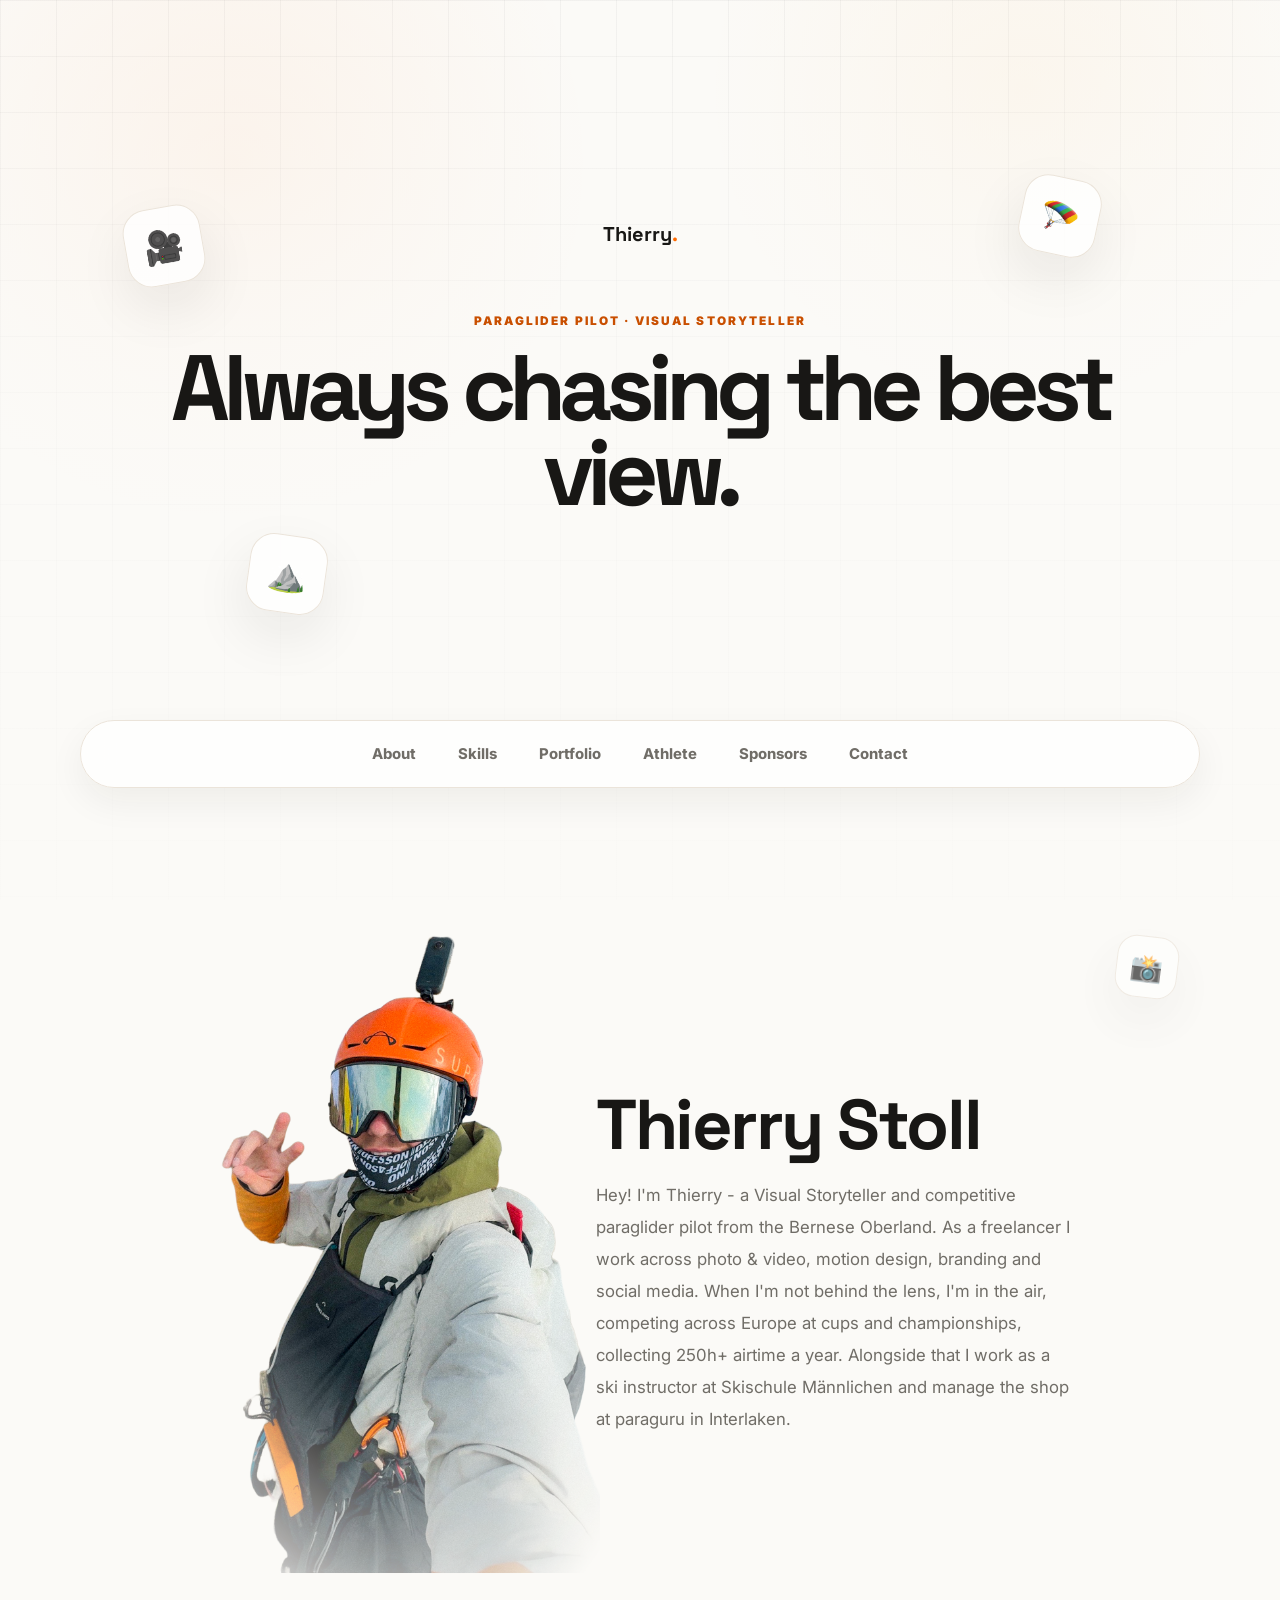
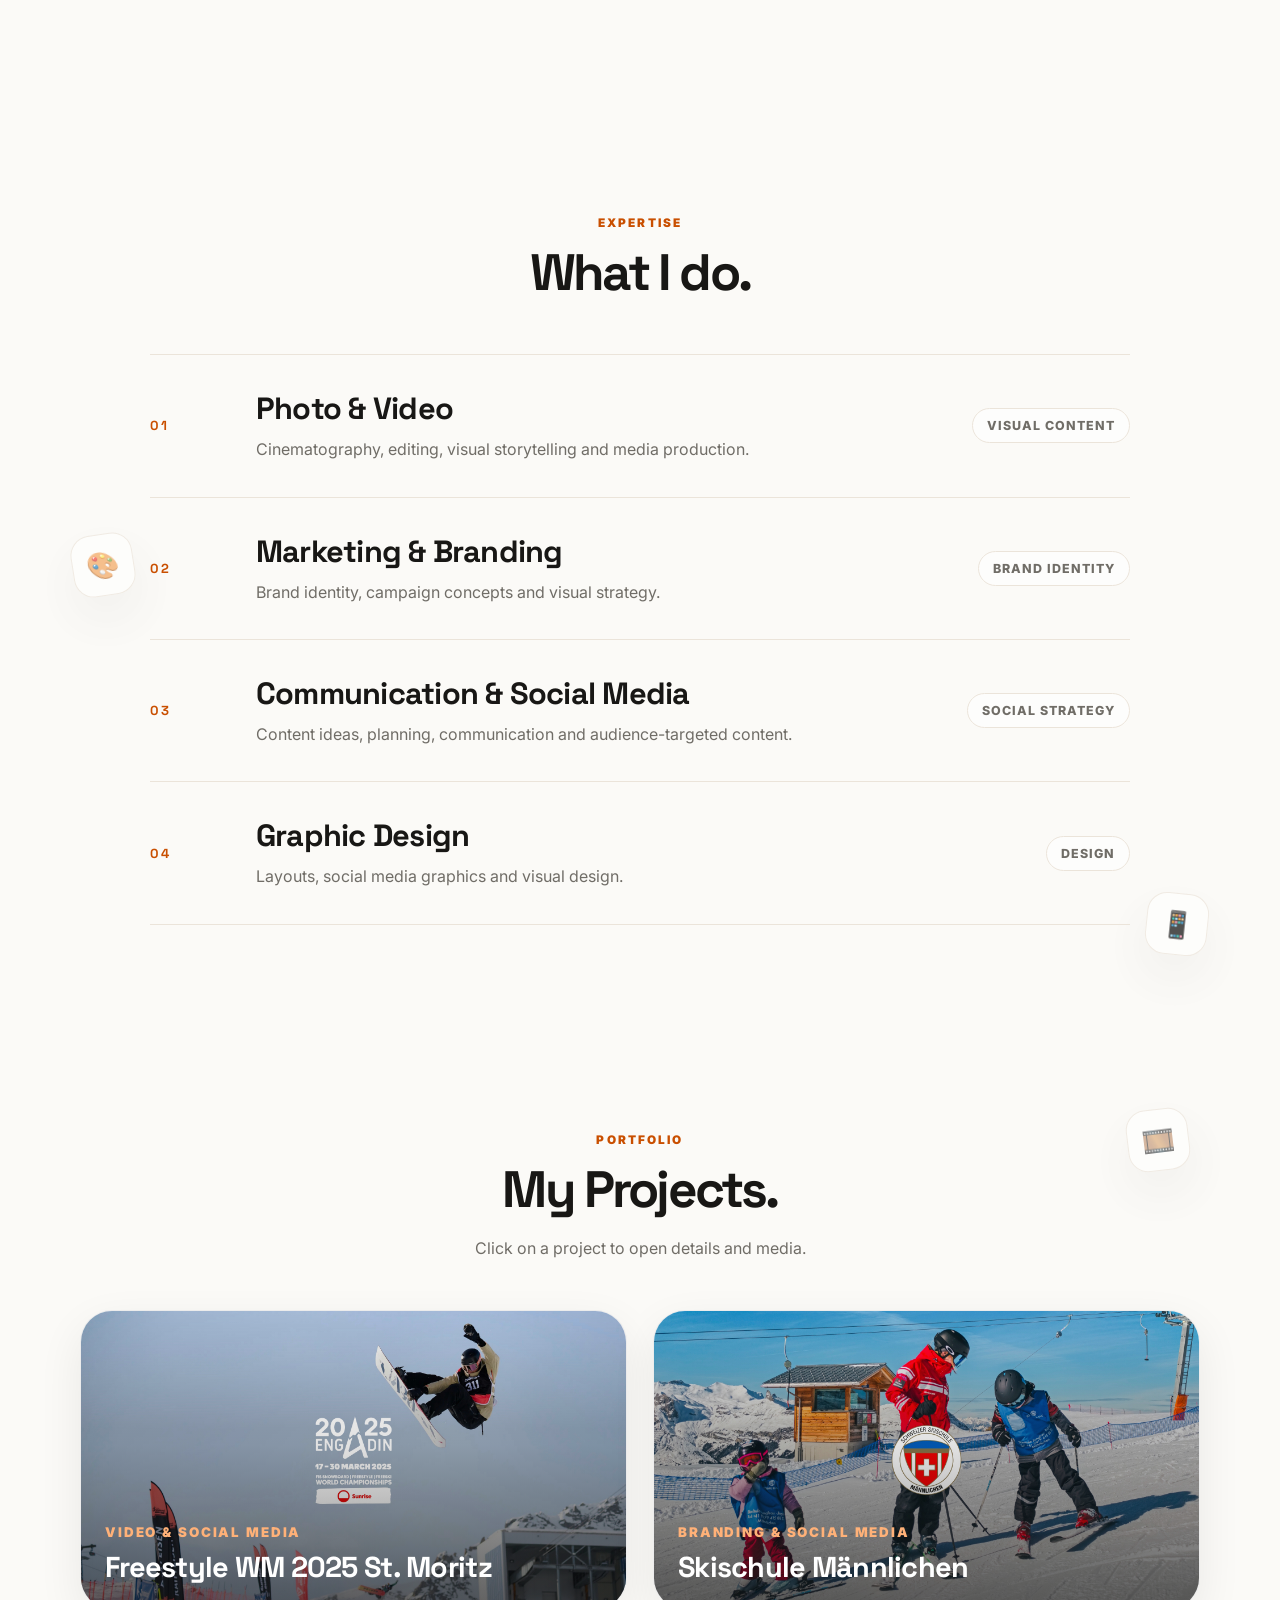
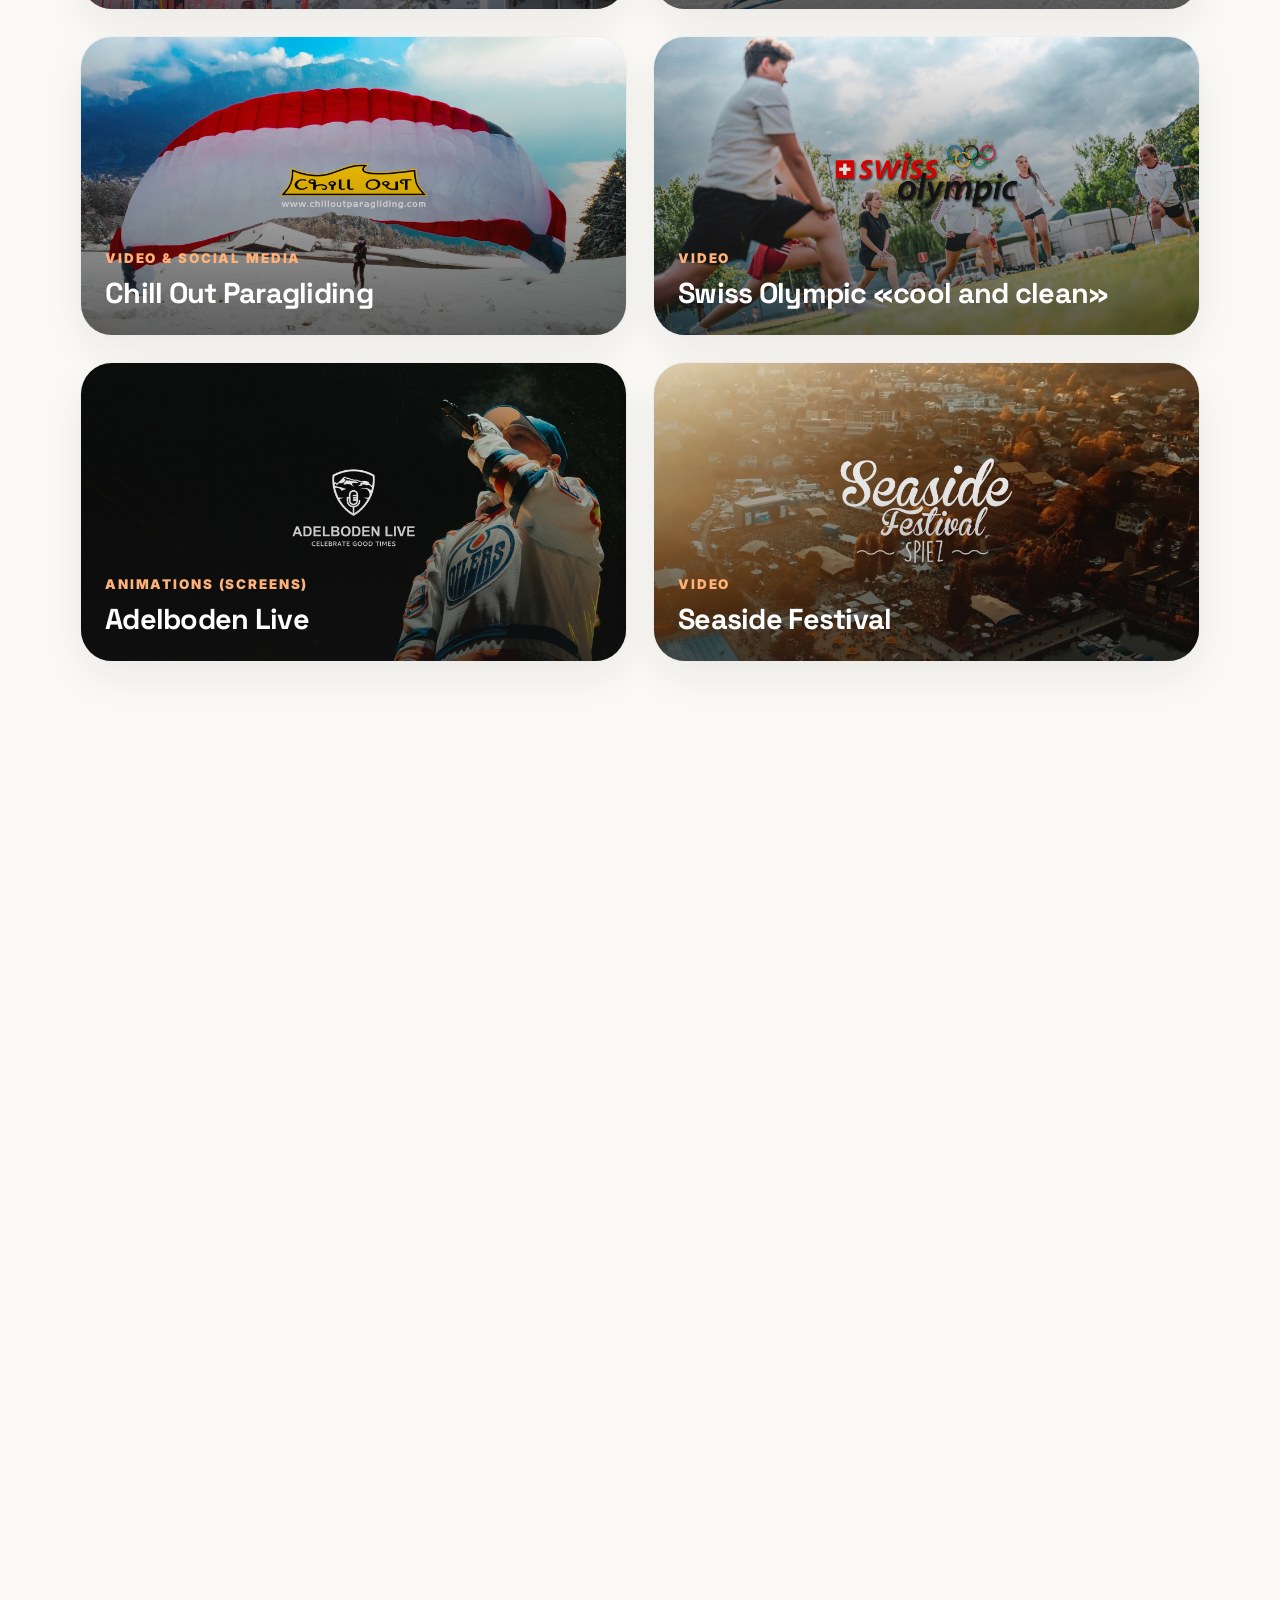
==== index.html @ e4ec06d1 "Update About text for freelancer/athlete/ski instructor profile Co-Authored-By: Claude Sonnet 4.6 <n" ====
<!DOCTYPE html>
<html lang="en">
<head>
  <meta charset="UTF-8" />
  <meta name="viewport" content="width=device-width, initial-scale=1.0" />
  <title>Thierry Stoll</title>
  <link rel="icon" type="image/svg+xml" href="assets/favicon.svg">
  <link rel="preconnect" href="https://fonts.googleapis.com">
  <link rel="preconnect" href="https://fonts.gstatic.com" crossorigin>
  <link href="https://fonts.googleapis.com/css2?family=Inter:wght@400;500;700;800&family=Space+Grotesk:wght@500;700&display=swap" rel="stylesheet">
  <link rel="stylesheet" href="style.css" />
</head>
<body>
  <div class="motion-bg" aria-hidden="true"></div>

  <main>
    <section id="hero" class="hero section">
      <div class="hero-stickers" aria-hidden="true">
        <span class="sticker sticker-camera">🎥</span>
        <span class="sticker sticker-spark">🪂</span>
        <span class="sticker sticker-palette">⛰️</span>
        
      </div>

      <a class="logo hero-logo reveal" href="#hero">Thierry<span>.</span></a>

      <div class="hero-content reveal delay-1">
        <p class="eyebrow">Paraglider Pilot · Visual Storyteller</p>
        <h1>Always chasing the best view.</h1>
      </div>
    </section>

    <nav class="page-nav reveal" aria-label="Page navigation">
      <a href="#about">About</a>
      <a href="#skills">Skills</a>
      <a href="#portfolio">Portfolio</a>
      <a href="#fliegen">Athlete</a>
      <a href="#sponsors">Sponsors</a>
      <a href="#contact">Contact</a>
    </nav>


    
<section id="about" class="section about reveal">
<div class="about-layout">
<div class="about-image">
<img src="assets/PORTRAIT_THIERRY.png" alt="Portrait Thierry Stoll">
</div>

<div class="about-content">
  <h2 class="about-name">Thierry Stoll</h2>
  <span class="sticker sticker-sm s-about-cam" aria-hidden="true">📸</span>
  <p class="about-text">
    Hey! I'm Thierry - a Visual Storyteller and competitive paraglider pilot from the Bernese Oberland. As a freelancer I work across photo &amp; video, motion design, branding and social media. When I'm not behind the lens, I'm in the air, competing across Europe at cups and championships, collecting 250h+ airtime a year. Alongside that I work as a ski instructor at Skischule Männlichen and manage the shop at paraguru in Interlaken.
  </p>
</div>
</div>
</section>

    <section id="skills" class="section reveal">
      <div class="section-stickers" aria-hidden="true">
        <span class="sticker sticker-sm s-skills-l">🎨</span>
        <span class="sticker sticker-sm s-skills-r">📱</span>
      </div>
      <div class="section-title skills-title">
        <p class="eyebrow">Expertise</p>
        <h2>What I do.</h2>
      </div>

      <div class="skills-list">
        <article class="skill-row">
          <div class="skill-number">01</div>
          <div class="skill-main">
            <h3>Photo & Video</h3>
            <p>Cinematography, editing, visual storytelling and media production.</p>
          </div>
          <div class="skill-tag">Visual Content</div>
        </article>

        <article class="skill-row">
          <div class="skill-number">02</div>
          <div class="skill-main">
            <h3>Marketing & Branding</h3>
            <p>Brand identity, campaign concepts and visual strategy.</p>
          </div>
          <div class="skill-tag">Brand Identity</div>
        </article>

        <article class="skill-row">
          <div class="skill-number">03</div>
          <div class="skill-main">
            <h3>Communication & Social Media</h3>
            <p>Content ideas, planning, communication and audience-targeted content.</p>
          </div>
          <div class="skill-tag">Social Strategy</div>
        </article>

        <article class="skill-row">
          <div class="skill-number">04</div>
          <div class="skill-main">
            <h3>Graphic Design</h3>
            <p>Layouts, social media graphics and visual design.</p>
          </div>
          <div class="skill-tag">Design</div>
        </article>
      </div>

    </section>


    <section id="portfolio" class="section reveal">
      <div class="section-stickers" aria-hidden="true">
        <span class="sticker sticker-sm s-portfolio">🎞️</span>
      </div>
      <div class="section-title portfolio-header">
        <div>
          <p class="eyebrow">Portfolio</p>
          <h2>My Projects.</h2>
        </div>
        <p class="section-note">Click on a project to open details and media.</p>
      </div>

      <div class="portfolio-grid" id="portfolioGrid"></div>
    </section>

    <section id="fliegen" class="section reveal">
      <div class="section-stickers" aria-hidden="true">
        <span class="sticker sticker-sm s-fliegen">🪂</span>
      </div>
      <div class="section-title">
        <p class="eyebrow">Athlete</p>
        <h2>Competition Paragliding.</h2>
      </div>

      <div class="results-container">
        <div class="results-year-block">
          <p class="results-year-num">2026</p>
          <div class="results-list">
            <div class="result-row result-wc">
              <span class="result-rank result-rank--gold">1.</span>
              <div class="result-main">
                <strong>Nations Junior World Championship</strong>
                <span>Krushevo · Juniors</span>
              </div>
              <span class="result-tag result-tag--gold">🏆 World Champion</span>
            </div>
            <div class="result-row">
              <span class="result-rank result-rank--gold">1.</span>
              <div class="result-main">
                <strong>Swiss Cup Flex Final 2026</strong>
                <span>1. Juniors &amp; 5. Overall</span>
              </div>
              <span class="result-tag result-tag--gold">🥇 Win</span>
            </div>
            <div class="result-row">
              <span class="result-rank result-rank--gold">1.</span>
              <div class="result-main">
                <strong>Swiss Cup Flex 3 2026</strong>
                <span>1. Junior/Sportsclass &amp; 4. Overall</span>
              </div>
              <span class="result-tag result-tag--gold">🥇 Win</span>
            </div>
            <div class="result-row">
              <span class="result-rank result-rank--silver">2.</span>
              <div class="result-main">
                <strong>Disentis Open 2026</strong>
                <span>2. Juniors</span>
              </div>
              <span class="result-tag">🥈 Podium</span>
            </div>
            <div class="result-row">
              <span class="result-rank result-rank--silver">2.</span>
              <div class="result-main">
                <strong>Swiss Cup Ticino 2026</strong>
                <span>2. Juniors</span>
              </div>
              <span class="result-tag">🥈 Podium</span>
            </div>
            <div class="result-row">
              <span class="result-rank result-rank--bronze">3.</span>
              <div class="result-main">
                <strong>Swiss Championship 2026</strong>
                <span>3. Juniors</span>
              </div>
              <span class="result-tag">🥉 Podium</span>
            </div>
          </div>
        </div>

        <div class="results-year-block">
          <p class="results-year-num">2025</p>
          <div class="results-list">
            <div class="result-row">
              <span class="result-rank result-rank--gold">1.</span>
              <div class="result-main">
                <strong>Swiss Cup Disentis 2025</strong>
                <span>1. Juniors &amp; 13. Overall</span>
              </div>
              <span class="result-tag result-tag--gold">🥇 Win</span>
            </div>
            <div class="result-row">
              <span class="result-rank">7.</span>
              <div class="result-main">
                <strong>Swiss Open 2025</strong>
                <span>7. Sportclass</span>
              </div>
            </div>
          </div>
        </div>
      </div>

    </section>

    <section id="sponsors" class="section sponsors-section reveal">
      <div class="section-title">
        <p class="eyebrow">Sponsors</p>
        <h2>My Sponsors.</h2>
      </div>
      <div class="sponsors-slider-wrap">
        <div class="sponsors-track">
          <a href="https://www.advance.ch" class="sponsor-link" target="_blank" rel="noopener" aria-label="ADVANCE Paragliders">
            <img src="assets/SPONSOREN/ADVANCE.svg" alt="ADVANCE Paragliders">
          </a>
          <a href="https://chilloutparagliding.com/" class="sponsor-link" target="_blank" rel="noopener" aria-label="Chill Out Paragliding">
            <img src="assets/SPONSOREN/chillout-logo-positive.png" alt="Chill Out Paragliding">
          </a>
          <a href="https://www.paraguru.ch" class="sponsor-link" target="_blank" rel="noopener" aria-label="paraguru">
            <img src="assets/SPONSOREN/Logo_paraguru_full.svg" alt="paraguru">
          </a>
          <a href="https://www.lowa.com" class="sponsor-link" target="_blank" rel="noopener" aria-label="LOWA Outdoors">
            <img src="assets/SPONSOREN/Lowa.svg" alt="LOWA Outdoors">
          </a>
          <a href="https://www.scott-sports.com" class="sponsor-link" target="_blank" rel="noopener" aria-label="Scott Sports">
            <img src="assets/SPONSOREN/Scott.svg" alt="Scott Sports">
          </a>
          <a href="https://nooffseason.club/" class="sponsor-link" target="_blank" rel="noopener" aria-label="NO OFFSEASON">
            <img src="assets/SPONSOREN/nooffseason.svg" alt="NO OFFSEASON">
          </a>
          <a href="https://www.swissleague.ch/" class="sponsor-link" target="_blank" rel="noopener" aria-label="Swiss League">
            <img src="assets/SPONSOREN/Swissleague Logo.png" alt="Swiss League">
          </a>
          <!-- duplicate set for seamless loop -->
          <a href="https://www.advance.ch" class="sponsor-link" target="_blank" rel="noopener" aria-hidden="true" tabindex="-1">
            <img src="assets/SPONSOREN/ADVANCE.svg" alt="">
          </a>
          <a href="https://chilloutparagliding.com/" class="sponsor-link" target="_blank" rel="noopener" aria-hidden="true" tabindex="-1">
            <img src="assets/SPONSOREN/chillout-logo-positive.png" alt="">
          </a>
          <a href="https://www.paraguru.ch" class="sponsor-link" target="_blank" rel="noopener" aria-hidden="true" tabindex="-1">
            <img src="assets/SPONSOREN/Logo_paraguru_full.svg" alt="">
          </a>
          <a href="https://www.lowa.com" class="sponsor-link" target="_blank" rel="noopener" aria-hidden="true" tabindex="-1">
            <img src="assets/SPONSOREN/Lowa.svg" alt="">
          </a>
          <a href="https://www.scott-sports.com" class="sponsor-link" target="_blank" rel="noopener" aria-hidden="true" tabindex="-1">
            <img src="assets/SPONSOREN/Scott.svg" alt="">
          </a>
          <a href="https://nooffseason.club/" class="sponsor-link" target="_blank" rel="noopener" aria-hidden="true" tabindex="-1">
            <img src="assets/SPONSOREN/nooffseason.svg" alt="">
          </a>
          <a href="https://www.swissleague.ch/" class="sponsor-link" target="_blank" rel="noopener" aria-hidden="true" tabindex="-1">
            <img src="assets/SPONSOREN/Swissleague Logo.png" alt="">
          </a>
        </div>
      </div>
    </section>

    <section class="section stats reveal">
      <div class="section-title">
        <p class="eyebrow">At a Glance</p>
        <h2>Numbers & Facts.</h2>
      </div>
      <div class="stats-grid">
        <div class="stat-card">
          <span class="stat-number" id="statMediaDesign">4</span>
          <span class="stat-label">Years Content Creation</span>
        </div>
        <div class="stat-card">
          <span class="stat-number" data-count="250" data-suffix="h+">250h+</span>
          <span class="stat-label">Airtime / Jahr</span>
        </div>
        <div class="stat-card">
          <span class="stat-number" id="statGleitschirm">4½</span>
          <span class="stat-label">Years Paragliding</span>
        </div>
        <div class="stat-card">
          <span class="stat-number stat-infinity">∞</span>
          <span class="stat-label">Passion</span>
        </div>
      </div>
    </section>

    <section id="contact" class="section contact reveal">
      <div class="section-stickers" aria-hidden="true">
        <span class="sticker sticker-sm s-contact">✉️</span>
      </div>
      <div class="section-title">
        <p class="eyebrow">Contact</p>
        <h2>Get in touch.</h2>
      </div>
      <div class="contact-icons">

        <a class="contact-icon-btn" href="https://www.instagram.com/thierry_st0ll/" target="_blank" rel="noopener" aria-label="Instagram">
          <svg viewBox="0 0 24 24" fill="none" stroke="currentColor" stroke-width="1.6" stroke-linecap="round" stroke-linejoin="round" aria-hidden="true">
            <rect x="2" y="2" width="20" height="20" rx="5" fill="none"/>
            <circle cx="12" cy="12" r="5" fill="none"/>
            <circle cx="17.5" cy="6.5" r="1.2" fill="currentColor" stroke="none"/>
          </svg>
          <span>Instagram</span>
        </a>

        <a class="contact-icon-btn" href="mailto:stollmedia.ch@gmail.com" aria-label="Send an email">
          <svg viewBox="0 0 24 24" fill="none" stroke="currentColor" stroke-width="1.6" stroke-linecap="round" stroke-linejoin="round" aria-hidden="true">
            <path fill="none" d="M4 4h16c1.1 0 2 .9 2 2v12c0 1.1-.9 2-2 2H4c-1.1 0-2-.9-2-2V6c0-1.1.9-2 2-2z"/>
            <polyline points="22,6 12,13 2,6"/>
          </svg>
          <span>Email</span>
        </a>

      </div>
    </section>

    <section class="section references reveal" style="padding-bottom: 120px;">
      <a class="btn secondary contact-top-btn" href="#hero">↑ Back to top</a>
    </section>
  </main>

  <div class="modal" id="projectModal" aria-hidden="true">
    <div class="modal-backdrop" data-close-modal></div>
    <article class="modal-content" role="dialog" aria-modal="true" aria-labelledby="modalTitle">
      <button class="modal-close" data-close-modal aria-label="Close project">×</button>
      <div class="modal-media" id="modalMedia"></div>
      <div class="modal-body">
        <p class="eyebrow" id="modalCategory"></p>
        <h2 id="modalTitle"></h2>
        <p id="modalDescription"></p>
        <div class="modal-details">
          <div><strong>Rolle</strong><span id="modalRole"></span></div>
          <div><strong>Tools</strong><span id="modalTools"></span></div>
        </div>
      </div>
    </article>
  </div>

  <script src="script.js"></script>
</body>
</html>
---- style.css ----
:root {
  --bg: #fbfaf7;
  --paper: rgba(255, 255, 255, 0.78);
  --card: #ffffff;
  --text: #181715;
  --muted: #706d67;
  --line: #ebe4da;
  --orange: #ff6a00;
  --orange-dark: #c94f00;
  --orange-soft: rgba(255, 106, 0, 0.10);
  --shadow: 0 22px 55px rgba(31, 27, 22, 0.08);
  --max: 1120px;
}

* { box-sizing: border-box; }
html { scroll-behavior: smooth; }
body {
  margin: 0;
  font-family: 'Inter', system-ui, sans-serif;
  background: var(--bg);
  color: var(--text);
  overflow-x: hidden;
}
a { color: inherit; text-decoration: none; }
button { font: inherit; }

.motion-bg {
  position: fixed;
  inset: 0;
  z-index: -2;
  background:
    radial-gradient(circle at 18% 18%, rgba(255, 106, 0, 0.10), transparent 28%),
    radial-gradient(circle at 80% 10%, rgba(255, 184, 92, 0.12), transparent 24%),
    linear-gradient(rgba(24, 23, 21, 0.07) 1px, transparent 1px),
    linear-gradient(90deg, rgba(24, 23, 21, 0.07) 1px, transparent 1px),
    #fbfaf7;
  background-size: auto, auto, 56px 56px, 56px 56px, auto;
  animation: gridMove 24s linear infinite;
}
.motion-bg::after {
  content: "";
  position: absolute;
  inset: 0;
  background: linear-gradient(180deg, rgba(251,250,247,.42), rgba(251,250,247,.78) 42%, rgba(251,250,247,.93));
}
@keyframes gridMove {
  to { background-position: 0 0, 0 0, 56px 56px, 56px 56px, 0 0; }
}
.section {
  position: relative;
  width: min(var(--max), calc(100% - 44px));
  margin-inline: auto;
  padding: 104px 0;
}

.hero {
  min-height: 82vh;
  display: flex;
  flex-direction: column;
  align-items: center;
  justify-content: center;
  text-align: center;
  padding-top: 72px;
  padding-bottom: 70px;
}
.logo {
  font-family: 'Space Grotesk', sans-serif;
  font-size: 1.25rem;
  font-weight: 700;
  line-height: 1;
}
.logo span { color: var(--orange); }
.hero-logo { margin-bottom: 70px; }
.hero-content { max-width: 980px; }
.eyebrow {
  color: var(--orange-dark);
  text-transform: uppercase;
  letter-spacing: .18em;
  font-size: .74rem;
  font-weight: 900;
  margin: 0 0 18px;
}
h1, h2, h3 {
  font-family: 'Space Grotesk', sans-serif;
  margin: 0;
}
h1 {
  font-size: clamp(3.25rem, 8.2vw, 5.8rem);
  line-height: .92;
  letter-spacing: -0.075em;
}
h2 {
  font-size: clamp(2rem, 4vw, 4.4rem);
  line-height: .98;
  letter-spacing: -0.055em;
  text-wrap: balance;
}
h3 { letter-spacing: -0.025em; }

.hero-stickers { position: absolute; inset: 0; pointer-events: none; }
.sticker {
  position: absolute;
  display: grid;
  place-items: center;
  width: 78px;
  height: 78px;
  border-radius: 24px;
  background: rgba(255,255,255,.78);
  border: 1px solid var(--line);
  box-shadow: var(--shadow);
  font-size: 2rem;
  transform: rotate(var(--r));
  animation: float 7s ease-in-out infinite;
}
.sticker-camera { --r: -10deg; left: 4%; top: 28%; }
.sticker-spark { --r: 12deg; right: 9%; top: 24%; animation-delay: -1.3s; }
.sticker-palette { --r: 8deg; left: 15%; bottom: 17%; animation-delay: -2.4s; }
.sticker-bolt { --r: -7deg; right: 18%; bottom: 22%; animation-delay: -3.2s; }
@keyframes float {
  50% { transform: translateY(-14px) rotate(var(--r)); }
}

.page-nav {
  width: min(var(--max), calc(100% - 44px));
  margin: -18px auto 42px;
  padding: 14px;
  display: flex;
  justify-content: center;
  gap: 8px;
  flex-wrap: wrap;
  border: 1px solid var(--line);
  border-radius: 999px;
  background: rgba(255,255,255,.74);
  backdrop-filter: blur(18px);
  box-shadow: 0 14px 36px rgba(31, 27, 22, 0.06);
}
.page-nav a {
  color: var(--muted);
  padding: 10px 17px;
  border-radius: 999px;
  font-size: .93rem;
  font-weight: 750;
  transition: background .2s ease, color .2s ease, transform .2s ease;
}
.page-nav a:hover {
  color: var(--text);
  background: var(--orange-soft);
  transform: translateY(-1px);
}

.section-title {
  max-width: 820px;
  margin: 0 auto 48px;
  text-align: center;
}
.section-note {
  margin: 20px auto 0;
  max-width: 420px;
  color: var(--muted);
  line-height: 1.7;
}
.about-grid {
  display: grid;
  grid-template-columns: 1fr;
  gap: 22px;
  max-width: 840px;
  margin: 0 auto;
  color: var(--muted);
  font-size: 1.08rem;
  line-height: 1.85;
  text-align: left;
}
.quick-facts {
  display: grid;
  grid-template-columns: repeat(3, 1fr);
  gap: 14px;
}

.quick-facts div,
.skill-card,
.process-line div,
.timeline-item {
  text-align: left;
}

.quick-facts div, .skill-card, .process-line div, .timeline-item {
  background: var(--paper);
  border: 1px solid var(--line);
  border-radius: 28px;
  box-shadow: 0 16px 45px rgba(31, 27, 22, 0.055);
}
.quick-facts div {
  padding: 20px;
  display: grid;
  gap: 9px;
}
.quick-facts strong, .process-line strong, .year { color: var(--orange-dark); }

.skills-grid, .portfolio-grid {
  display: grid;
  grid-template-columns: repeat(2, minmax(0, 1fr));
  gap: 26px;
}
.skill-card {
  padding: 34px;
  min-height: 210px;
  transition: transform .25s ease, border-color .25s ease, background .25s ease;
}
.skill-card:hover { transform: translateY(-5px); border-color: rgba(255,106,0,.35); background: #fff; }
.skill-card h3 { font-size: 1.65rem; margin-bottom: 16px; }
.skill-card p { color: var(--muted); line-height: 1.8; margin: 0; }

.project-card {
  position: relative;
  min-height: 300px;
  border-radius: 32px;
  overflow: hidden;
  border: 1px solid rgba(24,23,21,.08);
  cursor: pointer;
  background: var(--card);
  text-align: left;
  color: #fff;
  padding: 0;
  box-shadow: 0 16px 45px rgba(31, 27, 22, 0.075);
  transition: transform .28s ease, box-shadow .28s ease;
}
.project-card:hover { transform: translateY(-6px); box-shadow: var(--shadow); }
.project-image {
  position: absolute;
  inset: 0;
  background-size: cover;
  background-position: center;
  transition: transform .45s ease, filter .45s ease;
}
.project-card::after {
  content: "";
  position: absolute;
  inset: 0;
  background: linear-gradient(to top, rgba(18,18,18,.58), rgba(18,18,18,.12) 55%, transparent);
}
.project-card::before {
  content: "Open project →";
  position: absolute;
  top: 18px;
  right: 18px;
  z-index: 2;
  background: rgba(255,255,255,.92);
  color: var(--text);
  border-radius: 999px;
  padding: 9px 13px;
  font-weight: 850;
  font-size: .82rem;
  opacity: 0;
  transform: translateY(-6px);
  transition: opacity .25s ease, transform .25s ease;
}
.project-card:hover::before { opacity: 1; transform: translateY(0); }
.project-card:hover .project-image { transform: scale(1.06); filter: saturate(1.08); }
.project-info {
  position: absolute;
  z-index: 2;
  left: 24px;
  right: 24px;
  bottom: 24px;
}
.project-info small { color: #ffb178; font-weight: 950; letter-spacing: .14em; }
.project-info h3 { margin-top: 8px; font-size: 1.8rem; }

.process-line {
  display: grid;
  grid-template-columns: repeat(5, 1fr);
  gap: 14px;
}
.process-line div {
  padding: 24px 18px;
  display: grid;
  gap: 10px;
  text-align: center;
}
/* ── Warum ADVANCE ─────────────────────────────── */
.why-content {
  max-width: 820px;
  margin: 0 auto;
  text-align: center;
  display: flex;
  flex-direction: column;
  gap: 24px;
}
.why-statement {
  font-family: 'Space Grotesk', sans-serif;
  font-size: clamp(1.2rem, 2.2vw, 1.65rem);
  font-weight: 600;
  line-height: 1.55;
  color: var(--text);
  margin: 0;
  padding: 40px 44px;
  background: var(--paper);
  border: 1px solid var(--line);
  border-radius: 28px;
  box-shadow: 0 16px 45px rgba(31,27,22,.055);
  position: relative;
}
.why-statement::before {
  content: '"';
  position: absolute;
  top: -18px;
  left: 44px;
  font-size: 5rem;
  line-height: 1;
  color: var(--orange);
  font-family: 'Space Grotesk', sans-serif;
}
.why-text {
  font-size: 1.08rem;
  line-height: 1.85;
  color: var(--muted);
  margin: 0;
  max-width: 680px;
  align-self: center;
}

/* Volltext-Motivationsschreiben */
.why-letter {
  text-align: left;
  background: var(--paper);
  border: 1px solid var(--line);
  border-radius: 28px;
  box-shadow: 0 16px 45px rgba(31,27,22,.055);
  padding: 48px 56px;
  max-width: 820px;
  width: 100%;
  align-self: stretch;
  position: relative;
}
.why-letter::before {
  content: '';
  position: absolute;
  top: 0;
  left: 56px;
  right: 56px;
  height: 3px;
  background: linear-gradient(to right, var(--orange), transparent);
  border-radius: 0 0 4px 4px;
}
.why-letter p {
  font-size: 1.04rem;
  line-height: 1.95;
  color: var(--muted);
  margin: 0 0 22px;
}
.why-letter p:last-child { margin-bottom: 0; }
.why-letter-list {
  margin: -8px 0 22px 0;
  padding-left: 1.4em;
  list-style: none;
}
.why-letter-list li {
  font-size: 1.04rem;
  line-height: 1.85;
  color: var(--muted);
  padding-left: 1.2em;
  position: relative;
  margin-bottom: 6px;
}
.why-letter-list li::before {
  content: '→';
  position: absolute;
  left: 0;
  color: var(--orange);
  font-size: .9em;
}
.why-letter-intro {
  font-size: 1.1rem !important;
  color: var(--text) !important;
  font-weight: 500;
}
.why-letter-sign {
  margin-top: 32px !important;
  padding-top: 28px;
  border-top: 1px solid var(--line);
  color: var(--text) !important;
  font-size: .98rem !important;
  line-height: 1.7 !important;
}
.why-letter-sign strong {
  display: block;
  font-family: 'Space Grotesk', sans-serif;
  font-size: 1.08rem;
  letter-spacing: -0.02em;
}

/* PDF-Download-Button */
.why-pdf-btn {
  gap: 10px;
  padding: 16px 28px;
  font-size: .97rem;
  align-self: center;
}
.why-pdf-btn svg {
  width: 18px;
  height: 18px;
  flex-shrink: 0;
}

@media (max-width: 640px) {
  .why-letter { padding: 36px 28px; }
  .why-letter::before { left: 28px; right: 28px; }
}

/* ── Zahlen & Fakten ───────────────────────────── */
.stats-grid {
  display: grid;
  grid-template-columns: repeat(4, 1fr);
  gap: 20px;
  max-width: 1100px;
  margin: 0 auto;
}
.stat-card {
  background: var(--paper);
  border: 1px solid var(--line);
  border-radius: 28px;
  box-shadow: 0 16px 45px rgba(31,27,22,.055);
  padding: 36px 28px;
  display: flex;
  flex-direction: column;
  gap: 10px;
  text-align: center;
  transition: transform .25s ease, border-color .25s ease;
}
.stat-card:hover {
  transform: translateY(-5px);
  border-color: rgba(255,106,0,.35);
}
.stat-number {
  font-family: 'Space Grotesk', sans-serif;
  font-size: clamp(2.8rem, 5vw, 4.2rem);
  font-weight: 800;
  line-height: 1;
  color: var(--orange);
  letter-spacing: -0.04em;
}
.stat-label {
  font-size: .88rem;
  font-weight: 700;
  color: var(--muted);
  text-transform: uppercase;
  letter-spacing: .1em;
}

@media (max-width: 820px) {
  .stats-grid { grid-template-columns: repeat(2, 1fr); }
}
@media (max-width: 480px) {
  .stats-grid { grid-template-columns: 1fr 1fr; }
}

/* ── Timeline: Linie hinter grossen Boxen ─────── */
.timeline {
  position: relative;
  display: flex;
  flex-direction: column;
  gap: 16px;
  max-width: 900px;
  margin: 0 auto;
}

/* Vertikale Linie — hinter den Cards */
.timeline::before {
  content: '';
  position: absolute;
  left: 52px;
  top: 0;
  bottom: 0;
  width: 2px;
  background: linear-gradient(to bottom, transparent, var(--line) 3%, var(--line) 97%, transparent);
  z-index: 0;
}

/* Grosse Card — Punkt + Jahr + Inhalt in einer Box */
.timeline-item {
  position: relative;
  z-index: 1;
  display: flex !important;
  flex-direction: column !important;
  background: var(--paper) !important;
  border: 1px solid var(--line) !important;
  border-radius: 26px !important;
  box-shadow: 0 14px 40px rgba(31,27,22,.07) !important;
  padding: 26px 32px 28px 80px !important;
  overflow: hidden !important;
  transition: transform .25s ease, box-shadow .25s ease, border-color .25s ease !important;
}
.timeline-item:hover {
  transform: translateY(-4px) !important;
  border-color: rgba(255,106,0,.3) !important;
  box-shadow: 0 26px 58px rgba(31,27,22,.11) !important;
}

/* Oranger Punkt — links, auf der Linie */
.timeline-item::before {
  content: '' !important;
  display: block !important;
  position: absolute !important;
  left: 36px !important;
  top: 26px !important;
  width: 16px !important;
  height: 16px !important;
  border-radius: 50% !important;
  background: var(--orange) !important;
  border: 3px solid #fff !important;
  box-shadow: 0 0 0 2px var(--orange) !important;
  z-index: 3 !important;
}

/* Jahreszahl — rechts vom Punkt, vor dem Text */
.year {
  display: block;
  font-family: 'Space Grotesk', sans-serif;
  font-size: 1rem;
  font-weight: 800;
  color: var(--orange);
  letter-spacing: -0.02em;
  line-height: 1;
  margin-bottom: 14px;
}

/* Inhalt */
.timeline-card {
  padding: 0;
  background: none;
  border: none;
  box-shadow: none;
  border-radius: 0;
}

/* Highlight-Eintrag (ADVANCE) */
.timeline-item--highlight {
  border-color: rgba(255,106,0,.35) !important;
  background: linear-gradient(135deg, rgba(255,106,0,.06), var(--paper)) !important;
}
.timeline-item--highlight::before {
  background: var(--orange) !important;
  box-shadow: 0 0 0 3px rgba(255,106,0,.25) !important;
  width: 20px !important;
  height: 20px !important;
  left: 34px !important;
}
.timeline-item--highlight .year {
  font-size: 1.1rem;
}
.timeline-item--highlight h3 {
  font-size: 1.35rem;
  color: var(--orange);
}

@media (max-width: 600px) {
  .timeline::before { display: none; }
  .timeline-item {
    padding: 22px 24px 24px 24px !important;
  }
  .timeline-item::before { display: none !important; }
}

.timeline-tag {
  display: inline-block;
  padding: 4px 12px;
  background: var(--orange-soft);
  color: var(--orange-dark);
  border-radius: 999px;
  font-size: .70rem;
  font-weight: 900;
  letter-spacing: .09em;
  text-transform: uppercase;
  margin-bottom: 12px;
}
.timeline-card h3 {
  font-size: 1.2rem;
  margin: 0 0 10px;
}
.timeline-card p {
  color: var(--muted);
  line-height: 1.75;
  margin: 0;
  font-size: .95rem;
}

.timeline-cta {
  display: flex;
  flex-wrap: wrap;
  justify-content: center;
  gap: 14px;
  margin-top: 36px;
}
.btn {
  display: inline-flex;
  align-items: center;
  justify-content: center;
  border-radius: 999px;
  padding: 14px 22px;
  font-weight: 850;
  border: 1px solid var(--line);
  transition: transform .25s ease, background .25s ease, border-color .25s ease, box-shadow .25s ease;
}
.btn:hover { transform: translateY(-3px); box-shadow: 0 14px 36px rgba(31, 27, 22, 0.07); }
.primary { background: var(--orange); color: #fff; border-color: var(--orange); }
.secondary { background: rgba(255,255,255,.72); color: var(--text); }

.contact {
  text-align: center;
  padding-bottom: 80px;
}

/* Referenzen */
.references {
  text-align: center;
  padding-bottom: 120px;
}
.references-grid {
  display: flex;
  justify-content: center;
  gap: 24px;
  flex-wrap: wrap;
  margin-top: 8px;
}
.reference-card {
  display: flex;
  align-items: center;
  gap: 20px;
  background: var(--paper);
  border: 1px solid var(--line);
  border-radius: 22px;
  padding: 28px 36px;
  box-shadow: 0 8px 28px rgba(31,27,22,.05);
  min-width: 280px;
  text-align: left;
  transition: box-shadow .25s ease, transform .25s ease;
}
.reference-card:hover {
  box-shadow: 0 16px 44px rgba(31,27,22,.10);
  transform: translateY(-3px);
}
.reference-avatar {
  width: 56px;
  height: 56px;
  border-radius: 50%;
  background: linear-gradient(135deg, var(--orange), var(--orange-dark));
  color: #fff;
  font-family: 'Space Grotesk', sans-serif;
  font-weight: 700;
  font-size: 1.1rem;
  display: flex;
  align-items: center;
  justify-content: center;
  flex-shrink: 0;
  letter-spacing: .02em;
}
.reference-info h3 {
  font-size: 1.1rem;
  margin: 0 0 4px;
}
.reference-role {
  font-size: .92rem;
  color: var(--muted);
  margin: 0 0 6px;
  line-height: 1.5;
}
.reference-phone {
  font-size: .92rem;
  color: var(--orange);
  text-decoration: none;
  font-weight: 500;
}
.reference-phone:hover {
  text-decoration: underline;
}

.contact-top-btn {
  display: block;
  width: fit-content;
  margin: 36px auto 0;
}

.contact-icons {
  display: flex;
  justify-content: center;
  align-items: stretch;
  gap: 24px;
  margin-top: 36px;
  flex-wrap: wrap;
}

.contact-icon-btn {
  display: flex;
  flex-direction: column;
  align-items: center;
  justify-content: center;
  gap: 18px;
  width: 180px;
  aspect-ratio: 1;
  background: var(--paper);
  border: 1px solid var(--line);
  border-radius: 32px;
  box-shadow: 0 16px 45px rgba(31,27,22,.055);
  color: var(--text);
  text-decoration: none;
  transition: transform .25s ease, border-color .25s ease, box-shadow .25s ease, color .25s ease;
}
.contact-icon-btn:hover {
  transform: translateY(-6px);
  border-color: rgba(255,106,0,.35);
  box-shadow: 0 26px 58px rgba(31,27,22,.11);
  color: var(--orange);
}
.contact-icon-btn svg {
  width: 52px;
  height: 52px;
  flex-shrink: 0;
}
.contact-icon-btn span {
  font-family: 'Space Grotesk', sans-serif;
  font-size: .9rem;
  font-weight: 700;
  letter-spacing: .06em;
  text-transform: uppercase;
}

@media (max-width: 560px) {
  .contact-icon-btn { width: 140px; }
  .contact-icon-btn svg { width: 42px; height: 42px; }
}

.modal { position: fixed; inset: 0; z-index: 100; display: none; }
.modal.open { display: block; }
.modal-backdrop { position: absolute; inset: 0; background: rgba(23,23,23,.52); backdrop-filter: blur(12px); }
.modal-content {
  position: relative;
  width: min(1080px, calc(100% - 32px));
  max-height: calc(100vh - 32px);
  overflow: auto;
  margin: 16px auto;
  background: #fff;
  border: 1px solid var(--line);
  border-radius: 30px;
  box-shadow: var(--shadow);
}
.modal-close {
  position: sticky;
  top: 18px;
  float: right;
  margin: 18px;
  width: 44px;
  height: 44px;
  border-radius: 50%;
  border: 1px solid var(--line);
  background: #fff;
  color: var(--text);
  font-size: 1.6rem;
  cursor: pointer;
  z-index: 2;
  box-shadow: 0 14px 36px rgba(31, 27, 22, 0.07);
}
.modal-media { min-height: 420px; background: #f4efe8; }
.modal-media img, .modal-media video { width: 100%; max-height: 560px; object-fit: cover; display: block; }
.modal-body { padding: 36px; }
.modal-body p { color: var(--muted); line-height: 1.8; }
.modal-details { display: grid; grid-template-columns: 1fr 1fr; gap: 16px; margin-top: 28px; }
.modal-details div { background: #fbfaf7; border: 1px solid var(--line); border-radius: 18px; padding: 18px; display: grid; gap: 8px; }
.modal-details strong { color: var(--orange-dark); }
.modal-details span { color: var(--muted); }

.reveal { opacity: 0; transform: translateY(24px); transition: opacity .7s ease, transform .7s ease; }
.reveal.visible { opacity: 1; transform: translateY(0); }
.delay-1 { transition-delay: .12s; }

@media (prefers-reduced-motion: reduce) {
  *, *::before, *::after { animation: none !important; transition: none !important; }
}
@media (max-width: 900px) {
  .section { padding: 72px 0; }
  .hero { min-height: 72vh; }
  .skills-grid, .portfolio-grid { grid-template-columns: 1fr; }
  .quick-facts { grid-template-columns: 1fr; }
  .process-line { grid-template-columns: 1fr 1fr; }
  .sticker { width: 62px; height: 62px; font-size: 1.55rem; border-radius: 20px; }
  .sticker-camera { left: 1%; top: 22%; }
  .sticker-spark { right: 2%; top: 22%; }
  .sticker-palette { left: 8%; bottom: 12%; }
  .sticker-bolt { right: 9%; bottom: 12%; }
}
@media (max-width: 560px) {
  .section, .page-nav { width: min(100% - 24px, var(--max)); }
  .section { padding: 58px 0; }
  .hero { min-height: 64vh; padding-top: 52px; padding-bottom: 48px; }
  .hero-logo { margin-bottom: 44px; }
  h1 { font-size: clamp(2.6rem, 13vw, 3.8rem); }
  .project-card { min-height: 240px; }
  .project-info h3 { font-size: 1.45rem; }
  .process-line, .modal-details { grid-template-columns: 1fr; }
  .timeline::before, .timeline-item::before { display: none; }
  .page-nav { border-radius: 20px; padding: 10px; gap: 4px; }
  .page-nav a { padding: 8px 12px; font-size: .83rem; }
  .sticker-palette, .sticker-bolt { display: none; }
  .why-statement { padding: 30px 24px; }
  .why-statement::before { left: 24px; font-size: 3.5rem; top: -12px; }
  .modal-body { padding: 22px 20px; }
  .modal-details div { padding: 14px; }
  .modal-content { border-radius: 20px; margin: 10px auto; max-height: calc(100vh - 20px); }
  .stat-card { padding: 24px 16px; }
  .reference-card { padding: 20px 22px; min-width: unset; width: 100%; }
  .contact-icon-btn { width: 130px; }
}


.about-layout{
  display: grid;
  grid-template-columns: 1fr 1.3fr;
  align-items: center;
  gap: 40px;
  max-width: 1020px;
  margin: 0 auto;
}
.about-image{
  display: flex;
  justify-content: flex-end;
  align-items: flex-end;
}
.about-image img{
  width: 100%;
  max-width: 506px;
  max-height: 674px;
  object-fit: contain;
  object-position: bottom center;
  transform: translateX(65px) translateY(calc(-20% + 100px));
  -webkit-mask-image: radial-gradient(ellipse 80% 82% at 47% 40%, black 38%, transparent 92%);
  mask-image: radial-gradient(ellipse 80% 82% at 47% 40%, black 38%, transparent 92%);
  transition: transform .5s cubic-bezier(.34,1.2,.64,1), filter .5s ease;
}
.about-content{
  text-align: left;
}
.about-image img:hover {
  transform: translateX(65px) translateY(calc(-20% + 100px)) scale(1.04);
  filter: brightness(1.05) saturate(1.1);
}

.about-name{
  font-size: clamp(2.8rem, 5.5vw, 4.8rem);
  letter-spacing: -0.035em;
  line-height: 1;
  margin: 0 0 20px;
}
.about-role{
  font-family: 'Space Grotesk', sans-serif;
  font-size: clamp(.95rem, 1.6vw, 1.2rem);
  font-weight: 600;
  letter-spacing: .22em;
  text-transform: uppercase;
  color: var(--orange);
  margin: 0 0 44px;
}
.about-text{
  font-size: 1.05rem;
  line-height: 1.9;
  color: var(--muted);
  max-width: 480px;
}

@media(max-width:820px){
  .about-layout{ grid-template-columns: 1fr; gap: 32px; text-align: center; }
  .about-image{ justify-content: center; }
  .about-image img{
    max-width: 260px;
    max-height: 360px;
    transform: none;          /* Desktop-translateX zurücksetzen */
    -webkit-mask-image: none;
    mask-image: none;
  }
  .about-image img:hover { transform: scale(1.04); }
  .about-content{ text-align: left; }
  .about-text{ margin: 0; }
  .about-role{ margin-bottom: 28px; }
}


/* Dezente Sticker in allen Sections */
.section-stickers {
  position: absolute;
  inset: 0;
  pointer-events: none;
  overflow: visible;
}

.sticker-sm {
  width: 62px;
  height: 62px;
  border-radius: 20px;
  font-size: 1.65rem;
  opacity: 0.68;
  animation-duration: 9s;
}

/* About — relativ zur section */
.s-about-cam  { --r: 7deg;  top: 12%;  right: 2%; animation-delay: -1.1s; }

/* Skills */
.s-skills-l   { --r: -9deg; left: -8px;  top: 46%;    animation-delay: -2.3s; }
.s-skills-r   { --r: 6deg;  right: -8px; bottom: 8%;  animation-delay: -4.1s; }

/* Portfolio */
.s-portfolio  { --r: -7deg; right: 1%;  top: 6%;     animation-delay: -0.7s; }

/* Process */
.s-process    { --r: 10deg; left: 1%;   top: 18%;    animation-delay: -3.4s; }

/* Timeline */
.s-timeline   { --r: -5deg; right: 1%;  top: 10%;    animation-delay: -1.9s; }

/* Contact */
.s-contact    { --r: 8deg;  left: 2%;   top: 16%;    animation-delay: -2.8s; }

@media (max-width: 820px) {
  .s-skills-l { left: 0; }
  .s-skills-r { right: 0; }
  .skill-cam  { left: -10px; }
  .skill-pencil { right: -10px; }
}
@media (max-width: 560px) {
  .sticker-sm { display: none; }
  .skill-cam, .skill-pencil { display: none; }
}

/* Kompetenz-Section: reduzierte Listen-Optik statt grosse Boxen */
.skills-title{
  max-width: 780px;
  margin-inline: auto;
  text-align: center;
}

.skills-list{
  max-width: 980px;
  margin: 56px auto 0;
  border-top: 1px solid var(--line);
}

.skill-row{
  display: grid;
  grid-template-columns: 72px 1fr auto;
  align-items: center;
  gap: 34px;
  padding: 34px 0;
  border-bottom: 1px solid var(--line);
  transition: transform .25s ease, padding-left .25s ease;
}

.skill-row:hover{
  transform: translateX(8px);
}

.skill-number{
  font-family: 'Space Grotesk', sans-serif;
  font-size: .82rem;
  font-weight: 800;
  color: var(--orange-dark);
  letter-spacing: .16em;
}

.skill-main h3{
  font-size: clamp(1.45rem, 2.4vw, 2.3rem);
  margin-bottom: 8px;
}

.skill-main p{
  max-width: 620px;
  margin: 0;
  color: var(--muted);
  line-height: 1.65;
}

.skill-tag{
  justify-self: end;
  padding: 9px 14px;
  border: 1px solid var(--line);
  border-radius: 999px;
  background: rgba(255,255,255,.58);
  color: var(--muted);
  font-size: .78rem;
  font-weight: 800;
  letter-spacing: .08em;
  text-transform: uppercase;
  white-space: nowrap;
}

@media (max-width: 820px){
  .skill-row{
    grid-template-columns: 1fr;
    gap: 14px;
    padding: 30px 0;
  }

  .skill-tag{
    justify-self: start;
  }
}


.skills-list{position:relative;}
.skills-stickers{position:relative;height:0}
.skill-cam,.skill-pencil{
position:absolute;
display:grid;
place-items:center;
width:68px;height:68px;border-radius:22px;
background:rgba(255,255,255,.8);
border:1px solid var(--line);
box-shadow:var(--shadow);
font-size:1.8rem;
animation: float 7s ease-in-out infinite;
}
.skill-cam{left:-40px;top:60px;transform:rotate(-8deg)}
.skill-pencil{right:-40px;top:260px;transform:rotate(9deg)}




/* Projekt-Detail: 9:16 Medien-Carousel + Instagram-Link */
.project-media-grid{ display:none !important; }

.project-media-carousel{
  position:relative;
  margin-top:30px;
}

.carousel-track{
  display:flex;
  gap:16px;
  overflow-x:auto;
  scroll-snap-type:x mandatory;
  scroll-behavior:smooth;
  padding:4px 4px 18px;
  scrollbar-width:thin;
}

.carousel-item{
  flex: 0 0 auto;
  height: 420px;
  scroll-snap-align: start;
  border-radius: 22px;
  overflow: hidden;
  background: var(--paper);
  border: 1px solid var(--line);
  box-shadow: 0 14px 34px rgba(31,27,22,.055);
}

.carousel-item video{
  height: 100%;
  width: auto;
  display: block;
}

.carousel-item img{
  height: 100%;
  width: auto;
  max-width: 560px;
  object-fit: contain;
  display: block;
  background: var(--paper);
}

.carousel-btn{
  position:absolute;
  top:50%;
  z-index:3;
  width:44px;
  height:44px;
  border-radius:999px;
  border:1px solid var(--line);
  background:rgba(255,255,255,.9);
  box-shadow:0 12px 30px rgba(31, 27, 22, 0.10);
  transform:translateY(-50%);
  cursor:pointer;
  font-size:2rem;
  line-height:1;
}

.carousel-prev{ left:-12px; }
.carousel-next{ right:-12px; }

.project-instagram-link{
  display:inline-flex;
  width:auto;
  min-height:54px;
  gap:12px;
  padding:0 18px;
  margin:28px auto 0;
  align-items:center;
  justify-content:center;
  border-radius:999px;
  border:1px solid var(--line);
  background:rgba(255,255,255,.82);
  box-shadow:0 14px 34px rgba(31, 27, 22, 0.07);
  transition:transform .22s ease, box-shadow .22s ease;
  font-weight:800;
  color:var(--text);
}

.project-instagram-link:hover{
  transform:translateY(-3px);
  box-shadow:0 18px 42px rgba(31, 27, 22, 0.10);
}

.project-instagram-link svg{
  width:24px;
  height:24px;
  fill:none;
  stroke:currentColor;
  stroke-width:1.8;
  flex:0 0 auto;
}

.project-instagram-link span{
  font-size:.92rem;
}

@media (max-width:760px){
  .carousel-btn{ display:none; }
  .carousel-item{ height: 340px; }
}
@media (max-width:480px){
  .carousel-item{ height: 280px; }
  .carousel-track{ gap: 10px; }
  .project-media-carousel { margin-top: 20px; }
}








/* Freestyle WM Thumbnail — vollflächig, Close-Button über dem Bild */
.modal-content:has(img[src*="FSWM_THUMBNAIL"]) .modal-close {
  position: absolute !important;
  float: none !important;
  top: 18px !important;
  right: 18px !important;
  margin: 0 !important;
  z-index: 10;
  background: rgba(255,255,255,.88) !important;
  backdrop-filter: blur(8px);
}

.modal-content:has(img[src*="FSWM_THUMBNAIL"]) .modal-media,
.modal-content:has(img[src*="FSWM_THUMBNAIL"]) #modalMedia {
  padding-top: 0 !important;
  margin-top: 0 !important;
  min-height: 0 !important;
  background: #000 !important;
  border-radius: 0 !important;
  overflow: hidden !important;
  width: 100% !important;
}

.modal-media img[src*="FSWM_THUMBNAIL"],
#modalMedia img[src*="FSWM_THUMBNAIL"] {
  width: 100% !important;
  height: clamp(380px, 52vw, 640px) !important;
  max-height: none !important;
  object-fit: cover !important;
  object-position: center center !important;
  display: block !important;
  margin: 0 !important;
  padding: 0 !important;
  border-radius: 0 !important;
}

/* Seaside Festival Thumbnail — vollflächig, Close-Button über dem Bild */
.modal-content:has(img[src*="SEASIDE_THUMBNAIL"]) .modal-close {
  position: absolute !important;
  float: none !important;
  top: 18px !important;
  right: 18px !important;
  margin: 0 !important;
  z-index: 10;
  background: rgba(255,255,255,.88) !important;
  backdrop-filter: blur(8px);
}

.modal-content:has(img[src*="SEASIDE_THUMBNAIL"]) .modal-media,
.modal-content:has(img[src*="SEASIDE_THUMBNAIL"]) #modalMedia {
  padding-top: 0 !important;
  margin-top: 0 !important;
  min-height: 0 !important;
  background: #000 !important;
  border-radius: 0 !important;
  overflow: hidden !important;
  width: 100% !important;
}

.modal-media img[src*="SEASIDE_THUMBNAIL"],
#modalMedia img[src*="SEASIDE_THUMBNAIL"] {
  width: 100% !important;
  height: clamp(380px, 52vw, 640px) !important;
  max-height: none !important;
  object-fit: cover !important;
  object-position: center center !important;
  display: block !important;
  margin: 0 !important;
  padding: 0 !important;
  border-radius: 0 !important;
}

/* Chill Out Thumbnail — vollflächig, Close-Button über dem Bild */
.modal-content:has(img[src*="CHILL_OUT_THUMBNAIL"]) .modal-close {
  position: absolute !important;
  float: none !important;
  top: 18px !important;
  right: 18px !important;
  margin: 0 !important;
  z-index: 10;
  background: rgba(255,255,255,.88) !important;
  backdrop-filter: blur(8px);
}

.modal-content:has(img[src*="CHILL_OUT_THUMBNAIL"]) .modal-media,
.modal-content:has(img[src*="CHILL_OUT_THUMBNAIL"]) #modalMedia {
  padding-top: 0 !important;
  margin-top: 0 !important;
  min-height: 0 !important;
  background: #000 !important;
  border-radius: 0 !important;
  overflow: hidden !important;
  width: 100% !important;
}

.modal-media img[src*="CHILL_OUT_THUMBNAIL"],
#modalMedia img[src*="CHILL_OUT_THUMBNAIL"] {
  width: 100% !important;
  height: clamp(380px, 52vw, 640px) !important;
  max-height: none !important;
  object-fit: cover !important;
  object-position: center center !important;
  display: block !important;
  margin: 0 !important;
  padding: 0 !important;
  border-radius: 0 !important;
}

/* Swiss Olympic Thumbnail — vollflächig, Close-Button über dem Bild */
.modal-content:has(img[src*="SWISS_OLYMPIC_THUMBNAIL"]) .modal-close {
  position: absolute !important;
  float: none !important;
  top: 18px !important;
  right: 18px !important;
  margin: 0 !important;
  z-index: 10;
  background: rgba(255,255,255,.88) !important;
  backdrop-filter: blur(8px);
}

.modal-content:has(img[src*="SWISS_OLYMPIC_THUMBNAIL"]) .modal-media,
.modal-content:has(img[src*="SWISS_OLYMPIC_THUMBNAIL"]) #modalMedia {
  padding-top: 0 !important;
  margin-top: 0 !important;
  min-height: 0 !important;
  background: #000 !important;
  border-radius: 0 !important;
  overflow: hidden !important;
  width: 100% !important;
}

.modal-media img[src*="SWISS_OLYMPIC_THUMBNAIL"],
#modalMedia img[src*="SWISS_OLYMPIC_THUMBNAIL"] {
  width: 100% !important;
  height: clamp(380px, 52vw, 640px) !important;
  max-height: none !important;
  object-fit: cover !important;
  object-position: center center !important;
  display: block !important;
  margin: 0 !important;
  padding: 0 !important;
  border-radius: 0 !important;
}


/* Skischule Thumbnail — vollflächig, Close-Button über dem Bild */
.modal-content:has(img[src*="SKISCHULE_THUMBNAIL"]) .modal-close {
  position: absolute !important;
  float: none !important;
  top: 18px !important;
  right: 18px !important;
  margin: 0 !important;
  z-index: 10;
  background: rgba(255,255,255,.88) !important;
  backdrop-filter: blur(8px);
}

.modal-content:has(img[src*="SKISCHULE_THUMBNAIL"]) .modal-media,
.modal-content:has(img[src*="SKISCHULE_THUMBNAIL"]) #modalMedia {
  padding-top: 0 !important;
  margin-top: 0 !important;
  min-height: 0 !important;
  background: #000 !important;
  border-radius: 0 !important;
  overflow: hidden !important;
  width: 100% !important;
}

.modal-media img[src*="SKISCHULE_THUMBNAIL"],
#modalMedia img[src*="SKISCHULE_THUMBNAIL"] {
  width: 100% !important;
  height: clamp(380px, 52vw, 640px) !important;
  max-height: none !important;
  object-fit: cover !important;
  object-position: center center !important;
  display: block !important;
  margin: 0 !important;
  padding: 0 !important;
  border-radius: 0 !important;
}

/* Adelboden Live Thumbnail — vollflächig, Close-Button über dem Bild */
.modal-content:has(img[src*="ADELBODEN_LIVE_THUMBNAIL"]) .modal-close {
  position: absolute !important;
  float: none !important;
  top: 18px !important;
  right: 18px !important;
  margin: 0 !important;
  z-index: 10;
  background: rgba(255,255,255,.88) !important;
  backdrop-filter: blur(8px);
}

.modal-content:has(img[src*="ADELBODEN_LIVE_THUMBNAIL"]) .modal-media,
.modal-content:has(img[src*="ADELBODEN_LIVE_THUMBNAIL"]) #modalMedia {
  padding-top: 0 !important;
  margin-top: 0 !important;
  min-height: 0 !important;
  background: #000 !important;
  border-radius: 0 !important;
  overflow: hidden !important;
  width: 100% !important;
}

.modal-media img[src*="ADELBODEN_LIVE_THUMBNAIL"],
#modalMedia img[src*="ADELBODEN_LIVE_THUMBNAIL"] {
  width: 100% !important;
  height: clamp(380px, 52vw, 640px) !important;
  max-height: none !important;
  object-fit: cover !important;
  object-position: center center !important;
  display: block !important;
  margin: 0 !important;
  padding: 0 !important;
  border-radius: 0 !important;
}


/* ── Wettkampffliegen ───────────────────────────── */
.s-fliegen { --r: 10deg; left: 2%; top: 8%; animation-delay: -3.1s; }

.results-container {
  max-width: 900px;
  margin: 0 auto;
  display: flex;
  flex-direction: column;
  gap: 48px;
}

.results-year-num {
  font-family: 'Space Grotesk', sans-serif;
  font-size: .82rem;
  font-weight: 800;
  color: var(--orange-dark);
  letter-spacing: .16em;
  text-transform: uppercase;
  margin: 0 0 12px;
}

.results-list {
  border-top: 1px solid var(--line);
}

.result-row {
  display: grid;
  grid-template-columns: 52px 1fr auto;
  align-items: center;
  gap: 24px;
  padding: 22px 0;
  border-bottom: 1px solid var(--line);
  transition: transform .2s ease;
}

.result-row:hover { transform: translateX(7px); }

.result-wc {
  background: linear-gradient(to right, rgba(255,106,0,.05), transparent 60%);
  padding-left: 16px;
  padding-right: 16px;
  margin-left: -16px;
  margin-right: -16px;
  border-radius: 16px;
  border-color: rgba(255,106,0,.2);
}

.result-rank {
  font-family: 'Space Grotesk', sans-serif;
  font-size: 1.55rem;
  font-weight: 800;
  line-height: 1;
  color: var(--muted);
}
.result-rank--gold   { color: var(--orange); }
.result-rank--silver { color: #8da0b5; }
.result-rank--bronze { color: #b07d4a; }

.result-main {
  display: flex;
  flex-direction: column;
  gap: 4px;
}
.result-main strong {
  font-family: 'Space Grotesk', sans-serif;
  font-size: 1.08rem;
  font-weight: 700;
  letter-spacing: -.02em;
  color: var(--text);
}
.result-main span {
  font-size: .88rem;
  color: var(--muted);
}

.result-tag {
  padding: 7px 13px;
  border: 1px solid var(--line);
  border-radius: 999px;
  background: rgba(255,255,255,.58);
  color: var(--muted);
  font-size: .74rem;
  font-weight: 800;
  letter-spacing: .07em;
  text-transform: uppercase;
  white-space: nowrap;
}
.result-tag--gold {
  background: var(--orange-soft);
  color: var(--orange-dark);
  border-color: rgba(255,106,0,.22);
}

/* ── Sponsors Slider ───────────────────────────── */
.sponsors-slider-wrap {
  overflow: hidden;
  max-width: 980px;
  margin: 24px auto 0;
}

.sponsors-track {
  display: flex;
  gap: 48px;
  align-items: center;
  width: max-content;
  animation: sponsorScroll 26s linear infinite;
}

.sponsors-track:hover { animation-play-state: paused; }

@keyframes sponsorScroll {
  0%   { transform: translateX(0); }
  100% { transform: translateX(-50%); }
}

.sponsor-link {
  display: flex;
  align-items: center;
  justify-content: center;
  flex-shrink: 0;
  transition: opacity .25s ease;
  text-decoration: none;
}
.sponsor-link:hover {
  opacity: 0.65;
}
.sponsor-link img {
  height: 36px;
  width: auto;
  max-width: 130px;
  object-fit: contain;
}

@media (prefers-reduced-motion: reduce) {
  .sponsors-track { animation: none; }
}

@media (max-width: 900px) {
  .result-row { grid-template-columns: 44px 1fr; gap: 16px; }
  .result-tag { display: none; }
}
@media (max-width: 560px) {
  .result-rank { font-size: 1.25rem; }
  .result-main strong { font-size: .98rem; }
  .result-wc { padding-left: 10px; margin-left: -10px; margin-right: -10px; }
  .sponsor-link img { height: 28px; max-width: 100px; }
}
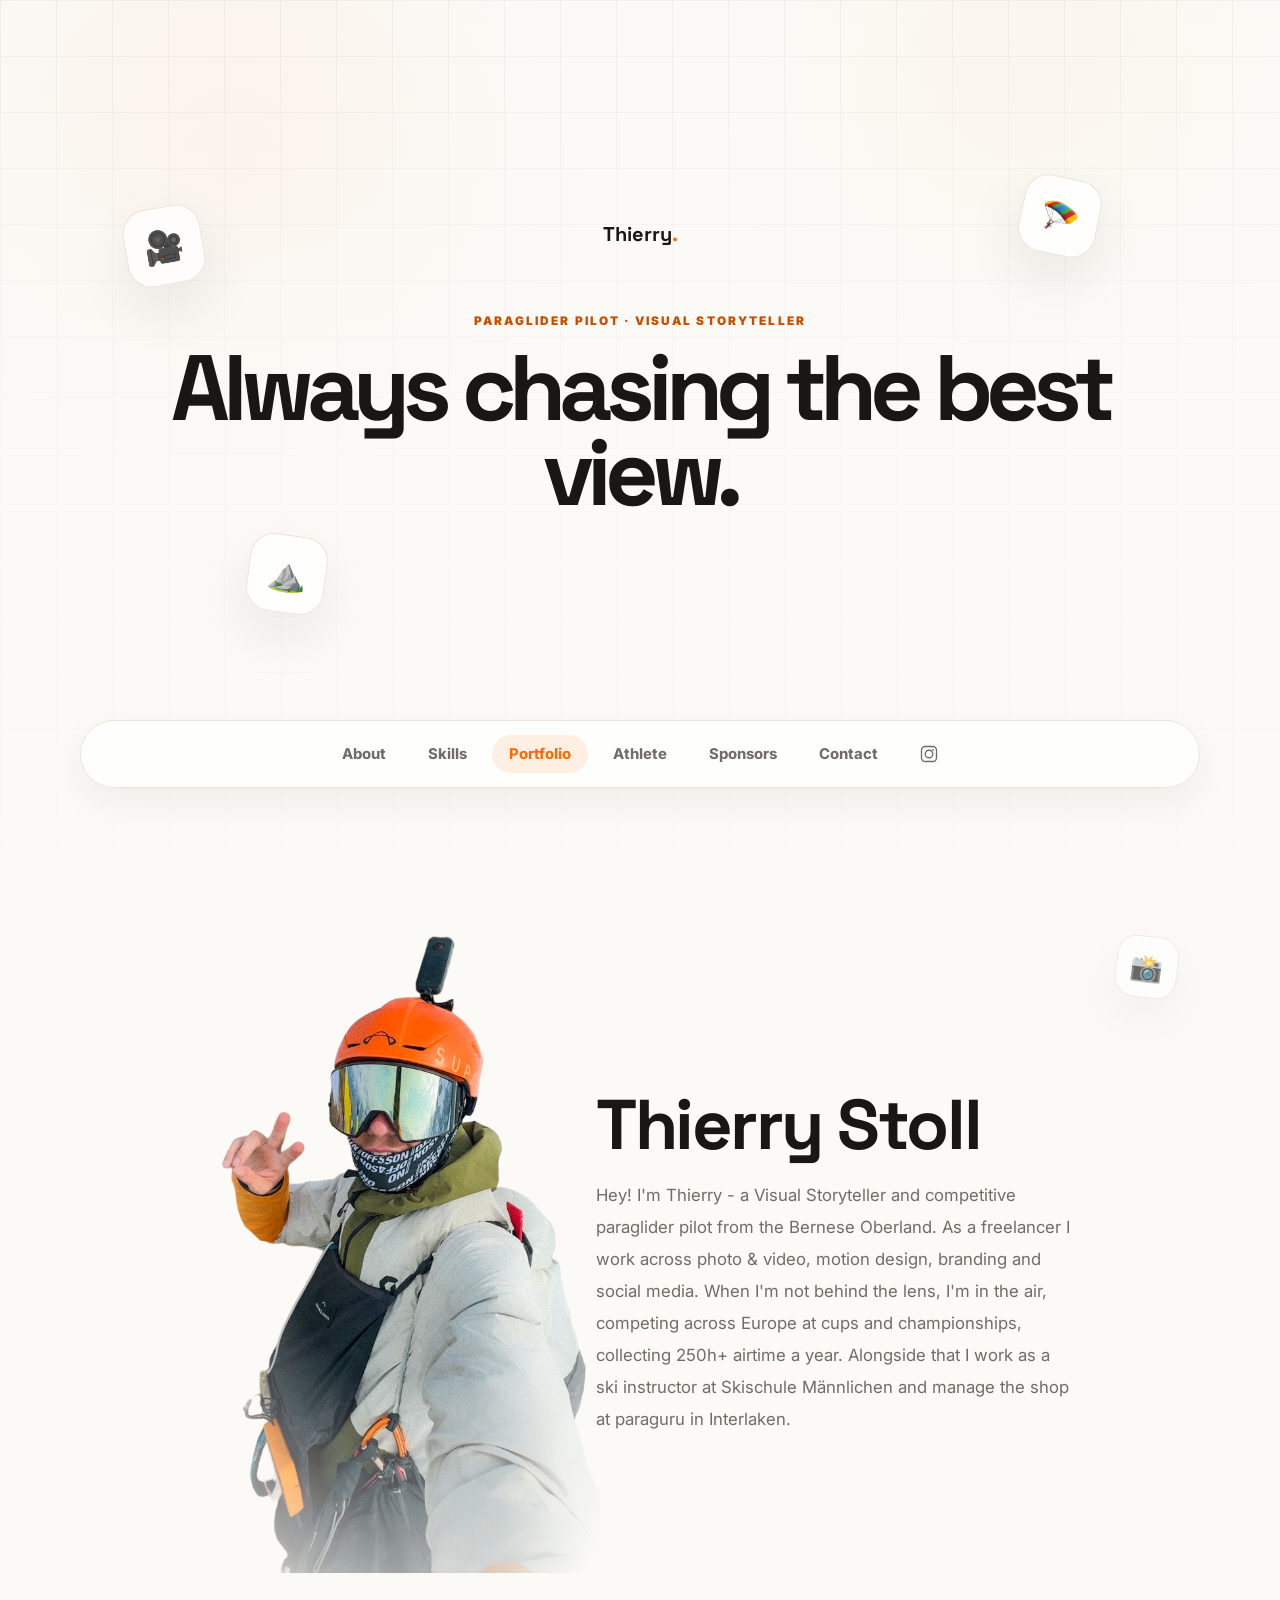
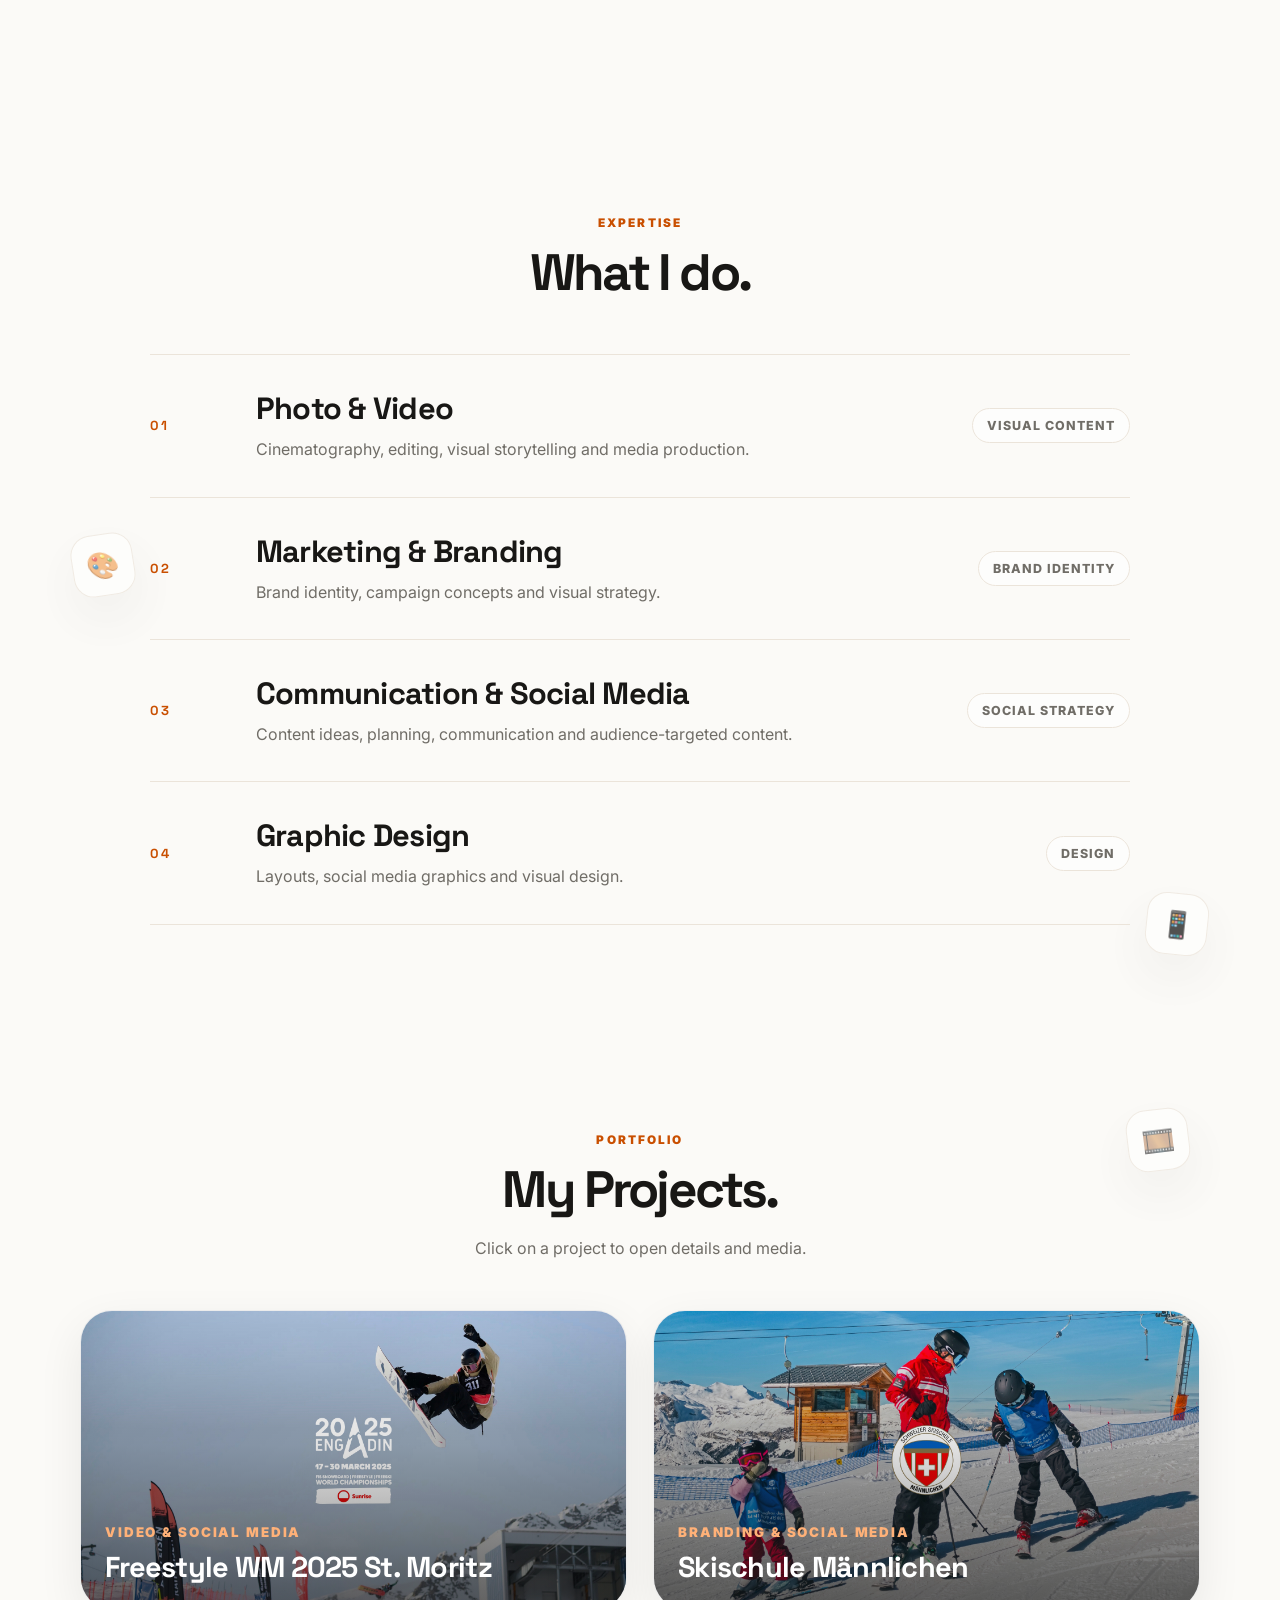
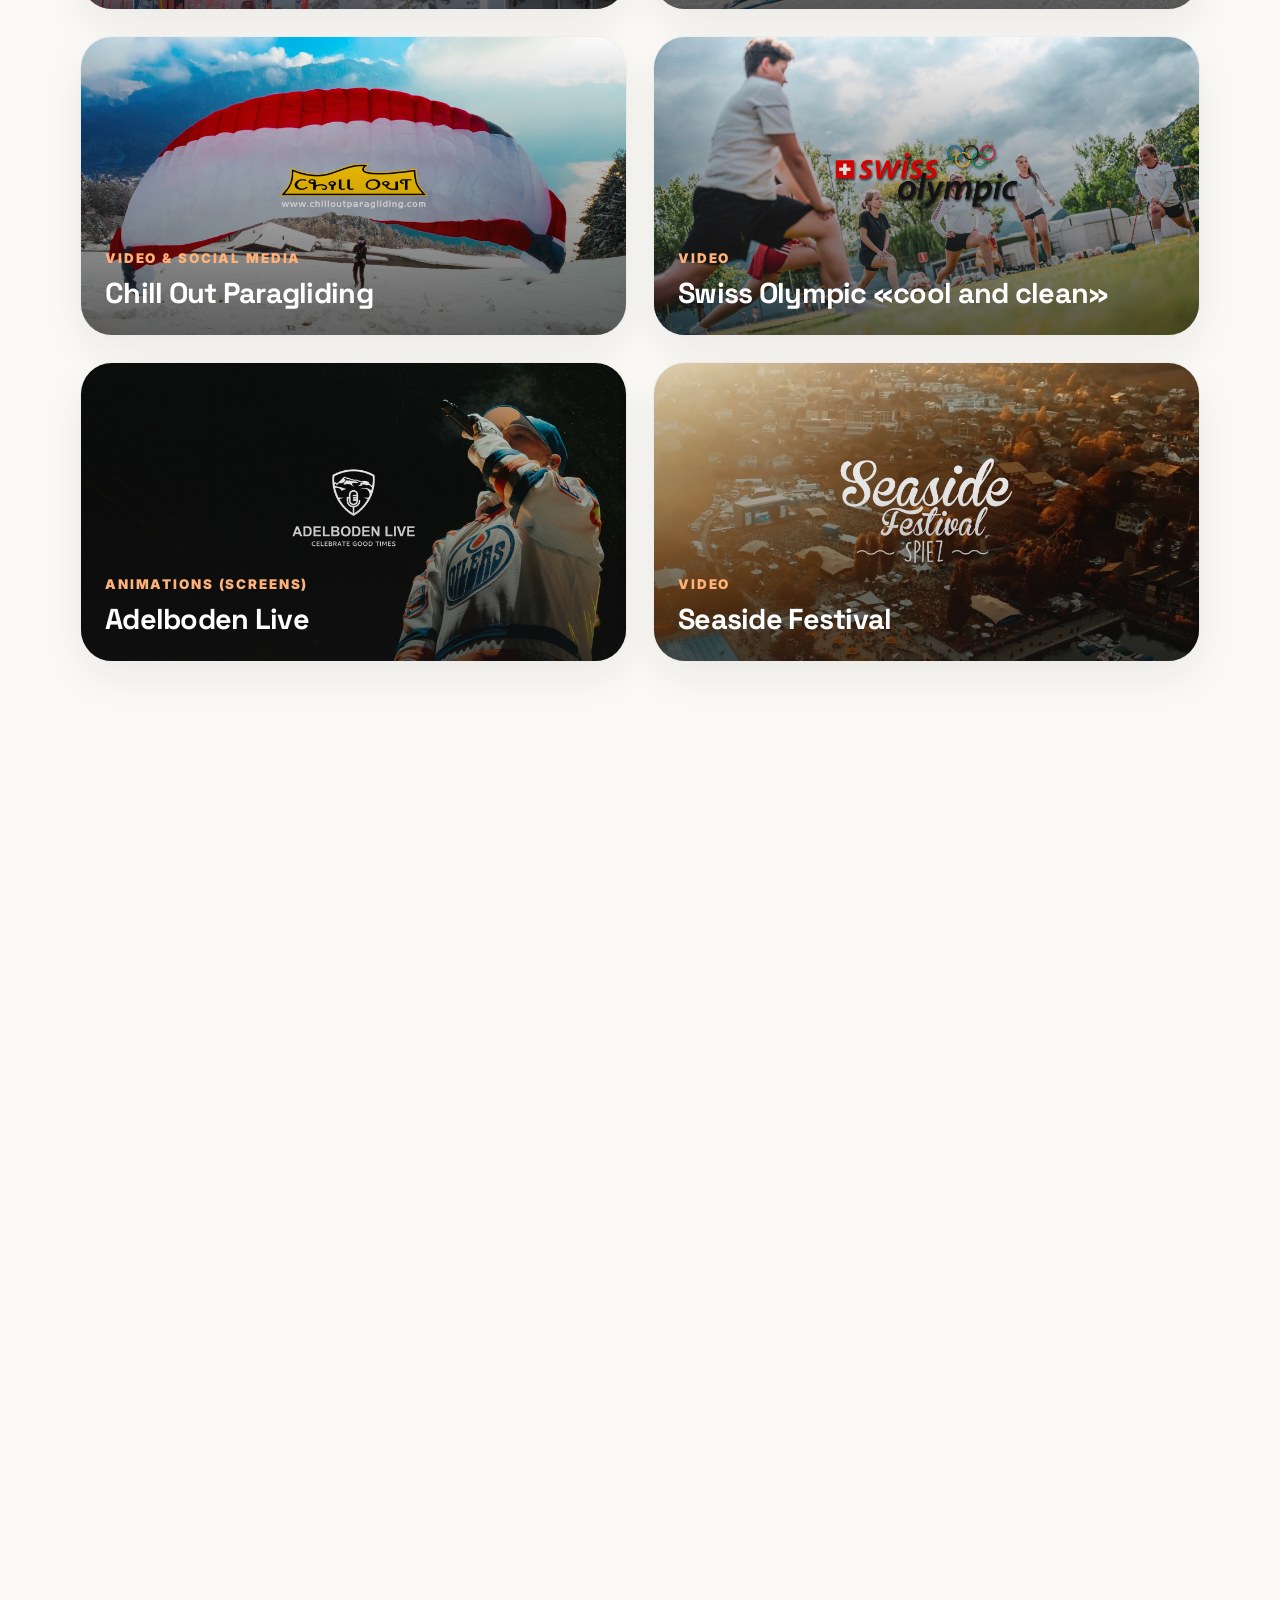
==== commit 2fc4b29e: "Add Instagram icon link to nav Co-Authored-By: Claude Sonnet 4.6 <noreply@anthropic.com>" ====
--- a/index.html
+++ b/index.html
@@ -3,7 +3,23 @@
 <head>
   <meta charset="UTF-8" />
   <meta name="viewport" content="width=device-width, initial-scale=1.0" />
-  <title>Thierry Stoll</title>
+  <title>Thierry Stoll – Visual Storyteller & Paraglider Pilot</title>
+  <meta name="description" content="Thierry Stoll – Visual Storyteller and competitive paraglider pilot from the Bernese Oberland. Freelance photo & video, motion design, branding and social media. World Champion paragliding 2026.">
+  <meta name="author" content="Thierry Stoll">
+  <meta name="robots" content="index, follow">
+
+  <!-- Open Graph -->
+  <meta property="og:type" content="website">
+  <meta property="og:title" content="Thierry Stoll – Visual Storyteller & Paraglider Pilot">
+  <meta property="og:description" content="Freelance Visual Storyteller and competitive paraglider pilot from the Bernese Oberland. Photo & video, motion design, branding and social media.">
+  <meta property="og:image" content="assets/PORTRAIT_THIERRY.png">
+
+  <!-- Twitter Card -->
+  <meta name="twitter:card" content="summary_large_image">
+  <meta name="twitter:title" content="Thierry Stoll – Visual Storyteller & Paraglider Pilot">
+  <meta name="twitter:description" content="Freelance Visual Storyteller and competitive paraglider pilot from the Bernese Oberland.">
+  <meta name="twitter:image" content="assets/PORTRAIT_THIERRY.png">
+
   <link rel="icon" type="image/svg+xml" href="assets/favicon.svg">
   <link rel="preconnect" href="https://fonts.googleapis.com">
   <link rel="preconnect" href="https://fonts.gstatic.com" crossorigin>
@@ -37,6 +53,13 @@
       <a href="#fliegen">Athlete</a>
       <a href="#sponsors">Sponsors</a>
       <a href="#contact">Contact</a>
+      <a href="https://www.instagram.com/thierry_st0ll/" target="_blank" rel="noopener" aria-label="Instagram" class="nav-icon-link">
+        <svg viewBox="0 0 24 24" fill="none" stroke="currentColor" stroke-width="1.8" stroke-linecap="round" stroke-linejoin="round" width="18" height="18" aria-hidden="true">
+          <rect x="2" y="2" width="20" height="20" rx="5"/>
+          <circle cx="12" cy="12" r="5"/>
+          <circle cx="17.5" cy="6.5" r="1.2" fill="currentColor" stroke="none"/>
+        </svg>
+      </a>
     </nav>
 
 
@@ -276,8 +299,8 @@
           <span class="stat-label">Years Content Creation</span>
         </div>
         <div class="stat-card">
-          <span class="stat-number" data-count="250" data-suffix="h+">250h+</span>
-          <span class="stat-label">Airtime / Jahr</span>
+          <span class="stat-number" data-count="250" data-suffix="" data-suffix-final="h+">250h+</span>
+          <span class="stat-label">Airtime / Year</span>
         </div>
         <div class="stat-card">
           <span class="stat-number" id="statGleitschirm">4½</span>
@@ -315,6 +338,17 @@
             <polyline points="22,6 12,13 2,6"/>
           </svg>
           <span>Email</span>
+        </a>
+
+        <a class="contact-icon-btn" href="https://www.linkedin.com/in/thierry-stoll/" target="_blank" rel="noopener" aria-label="LinkedIn">
+          <svg viewBox="0 0 24 24" fill="none" stroke="currentColor" stroke-width="1.6" stroke-linecap="round" stroke-linejoin="round" aria-hidden="true">
+            <rect x="2" y="2" width="20" height="20" rx="4" fill="none"/>
+            <line x1="8" y1="11" x2="8" y2="16"/>
+            <line x1="8" y1="7.5" x2="8" y2="8.5"/>
+            <line x1="12" y1="16" x2="12" y2="11"/>
+            <path d="M12 13a2 2 0 0 1 4 0v3"/>
+          </svg>
+          <span>LinkedIn</span>
         </a>
 
       </div>
@@ -334,10 +368,7 @@
         <p class="eyebrow" id="modalCategory"></p>
         <h2 id="modalTitle"></h2>
         <p id="modalDescription"></p>
-        <div class="modal-details">
-          <div><strong>Rolle</strong><span id="modalRole"></span></div>
-          <div><strong>Tools</strong><span id="modalTools"></span></div>
-        </div>
+        <div class="modal-details"></div>
       </div>
     </article>
   </div>
--- a/style.css
+++ b/style.css
@@ -133,6 +133,9 @@
   background: rgba(255,255,255,.74);
   backdrop-filter: blur(18px);
   box-shadow: 0 14px 36px rgba(31, 27, 22, 0.06);
+  position: sticky;
+  top: 16px;
+  z-index: 100;
 }
 .page-nav a {
   color: var(--muted);
@@ -146,6 +149,16 @@
   color: var(--text);
   background: var(--orange-soft);
   transform: translateY(-1px);
+}
+.page-nav a.active {
+  color: var(--orange);
+  background: var(--orange-soft);
+}
+.nav-icon-link {
+  display: flex;
+  align-items: center;
+  justify-content: center;
+  padding: 10px 12px;
 }
 
 .section-title {
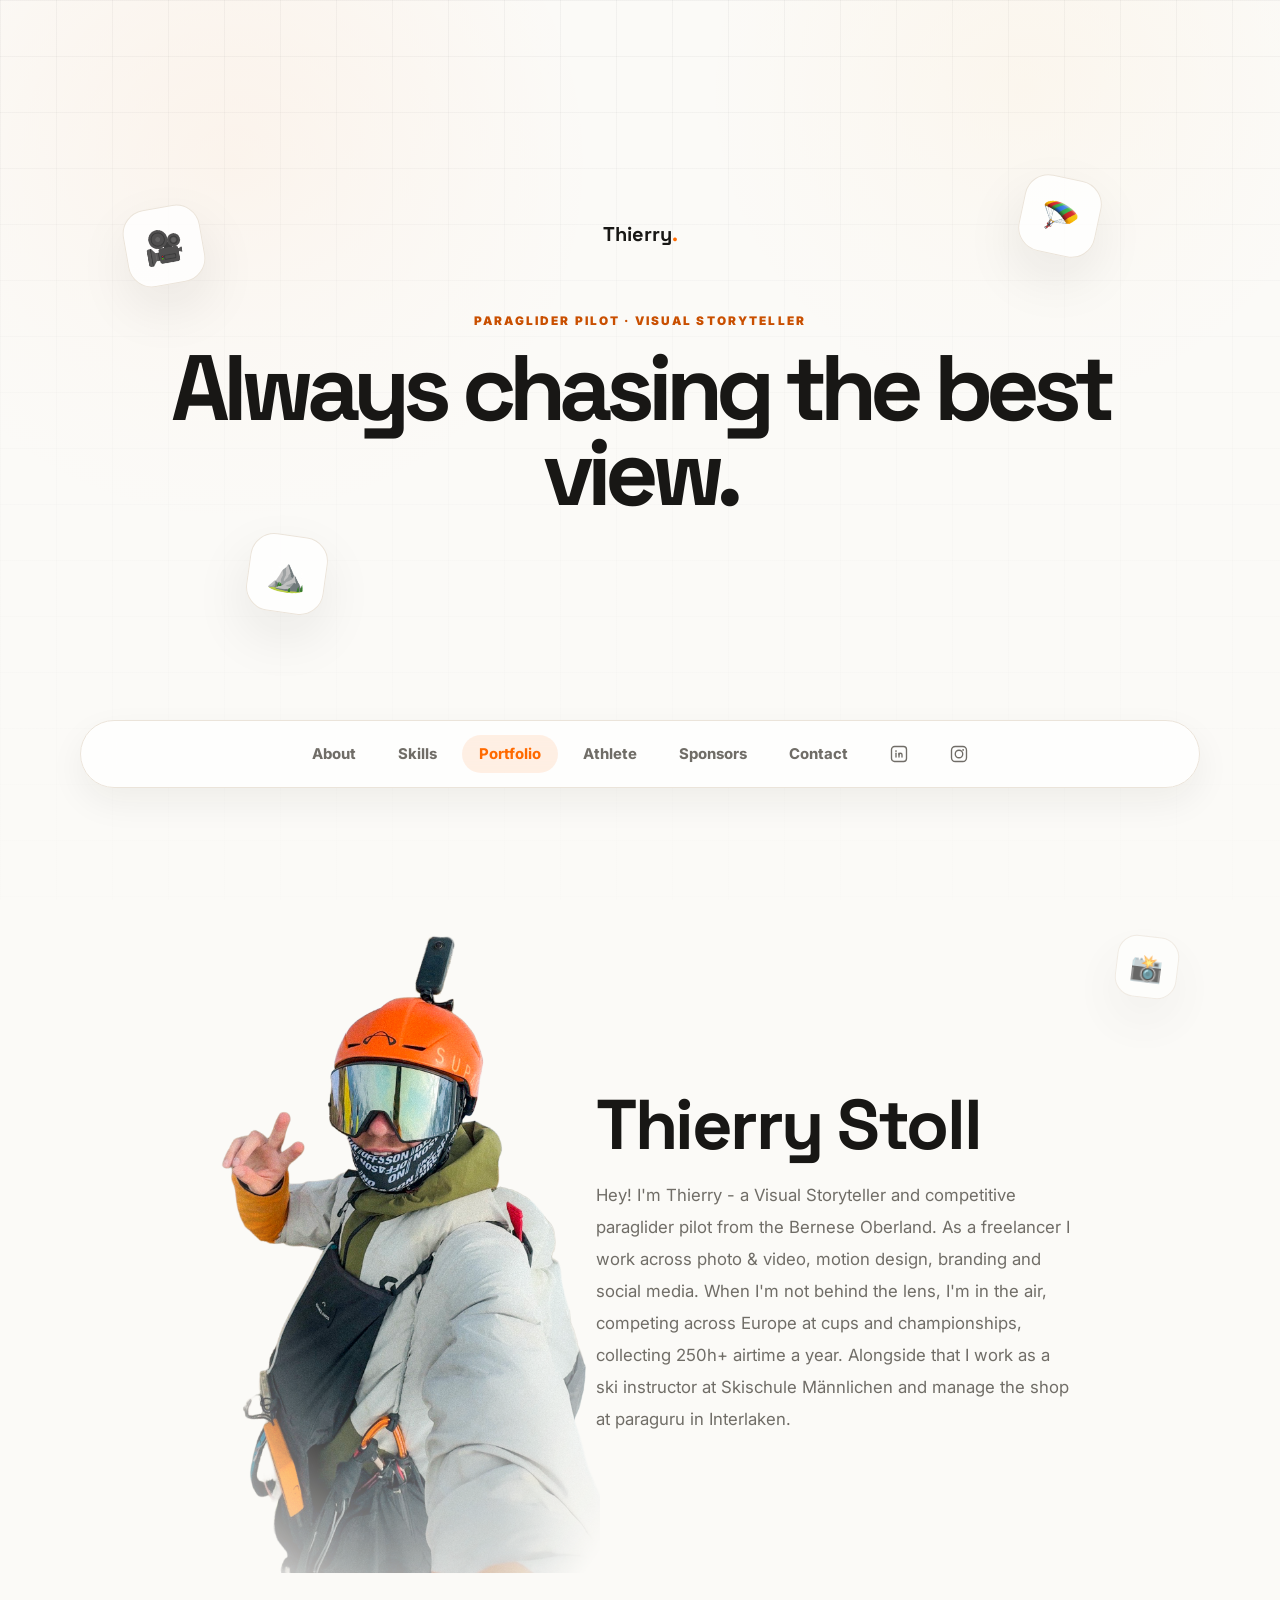
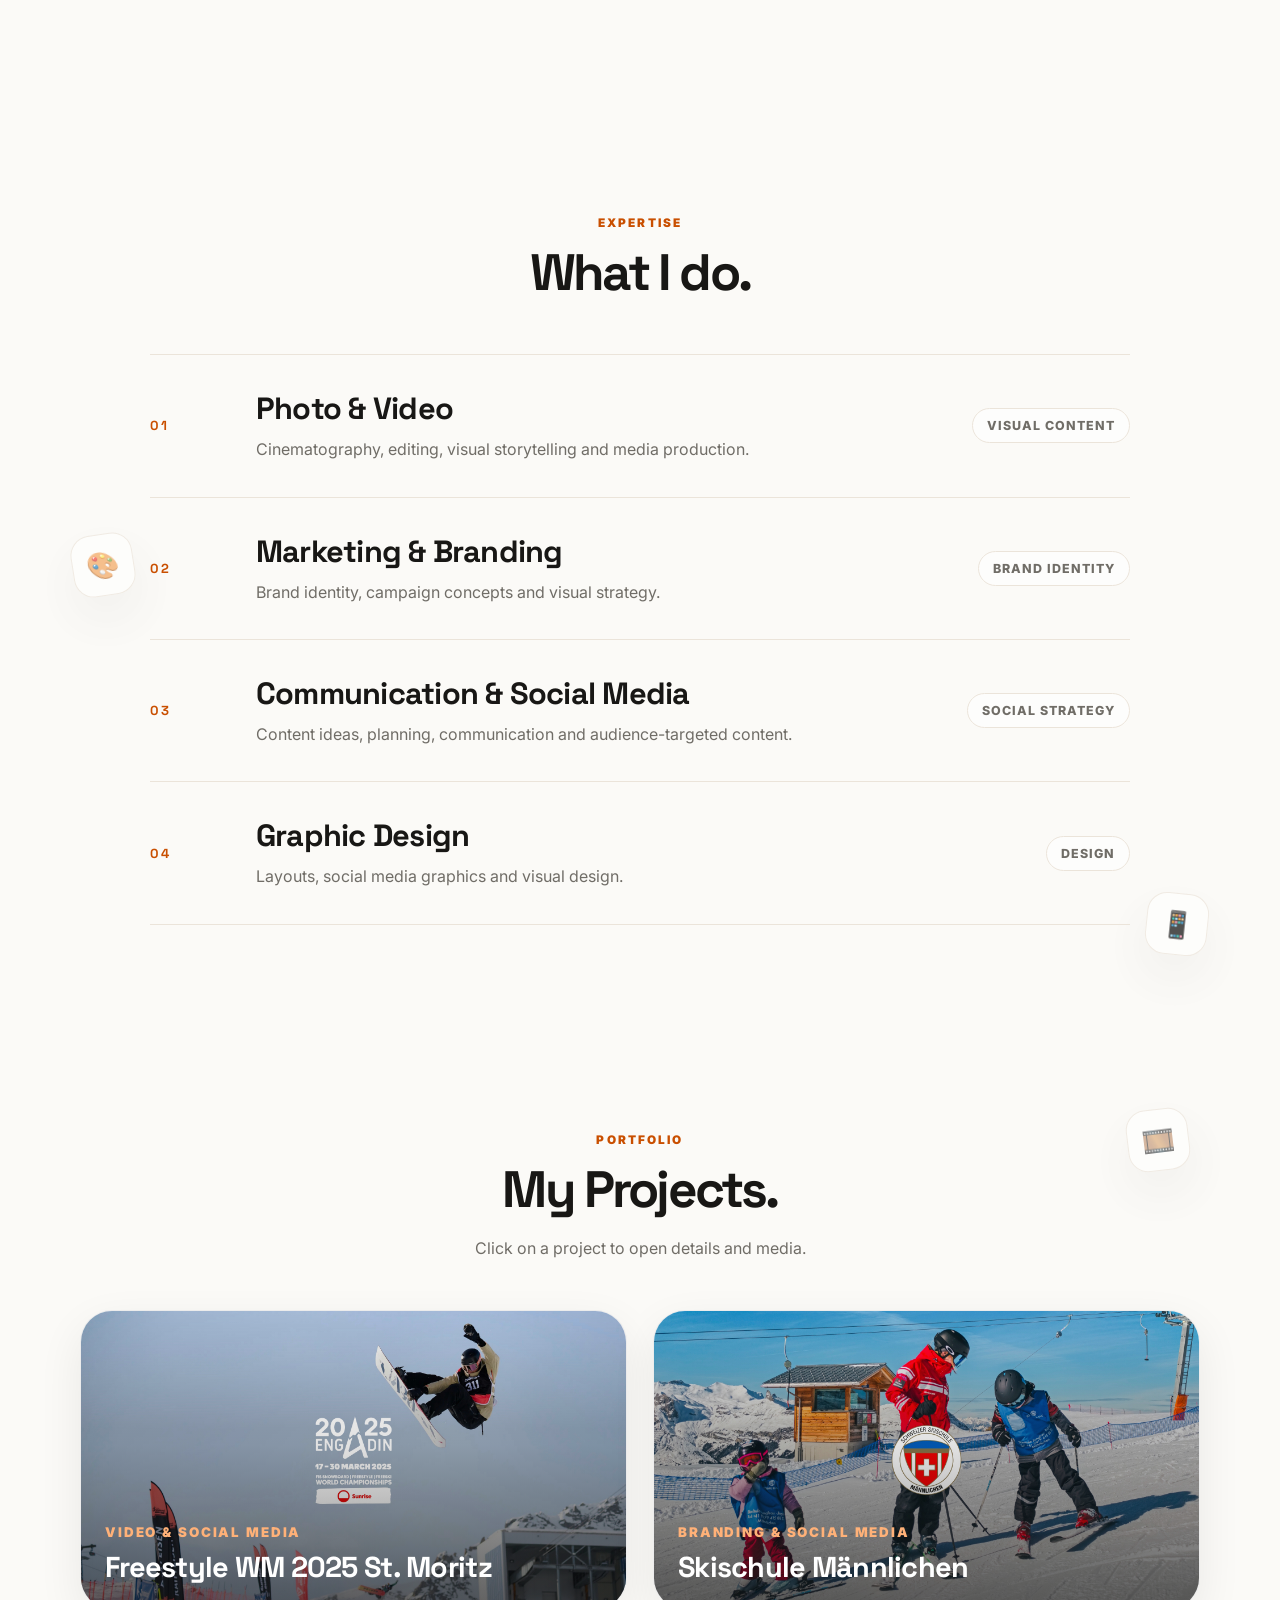
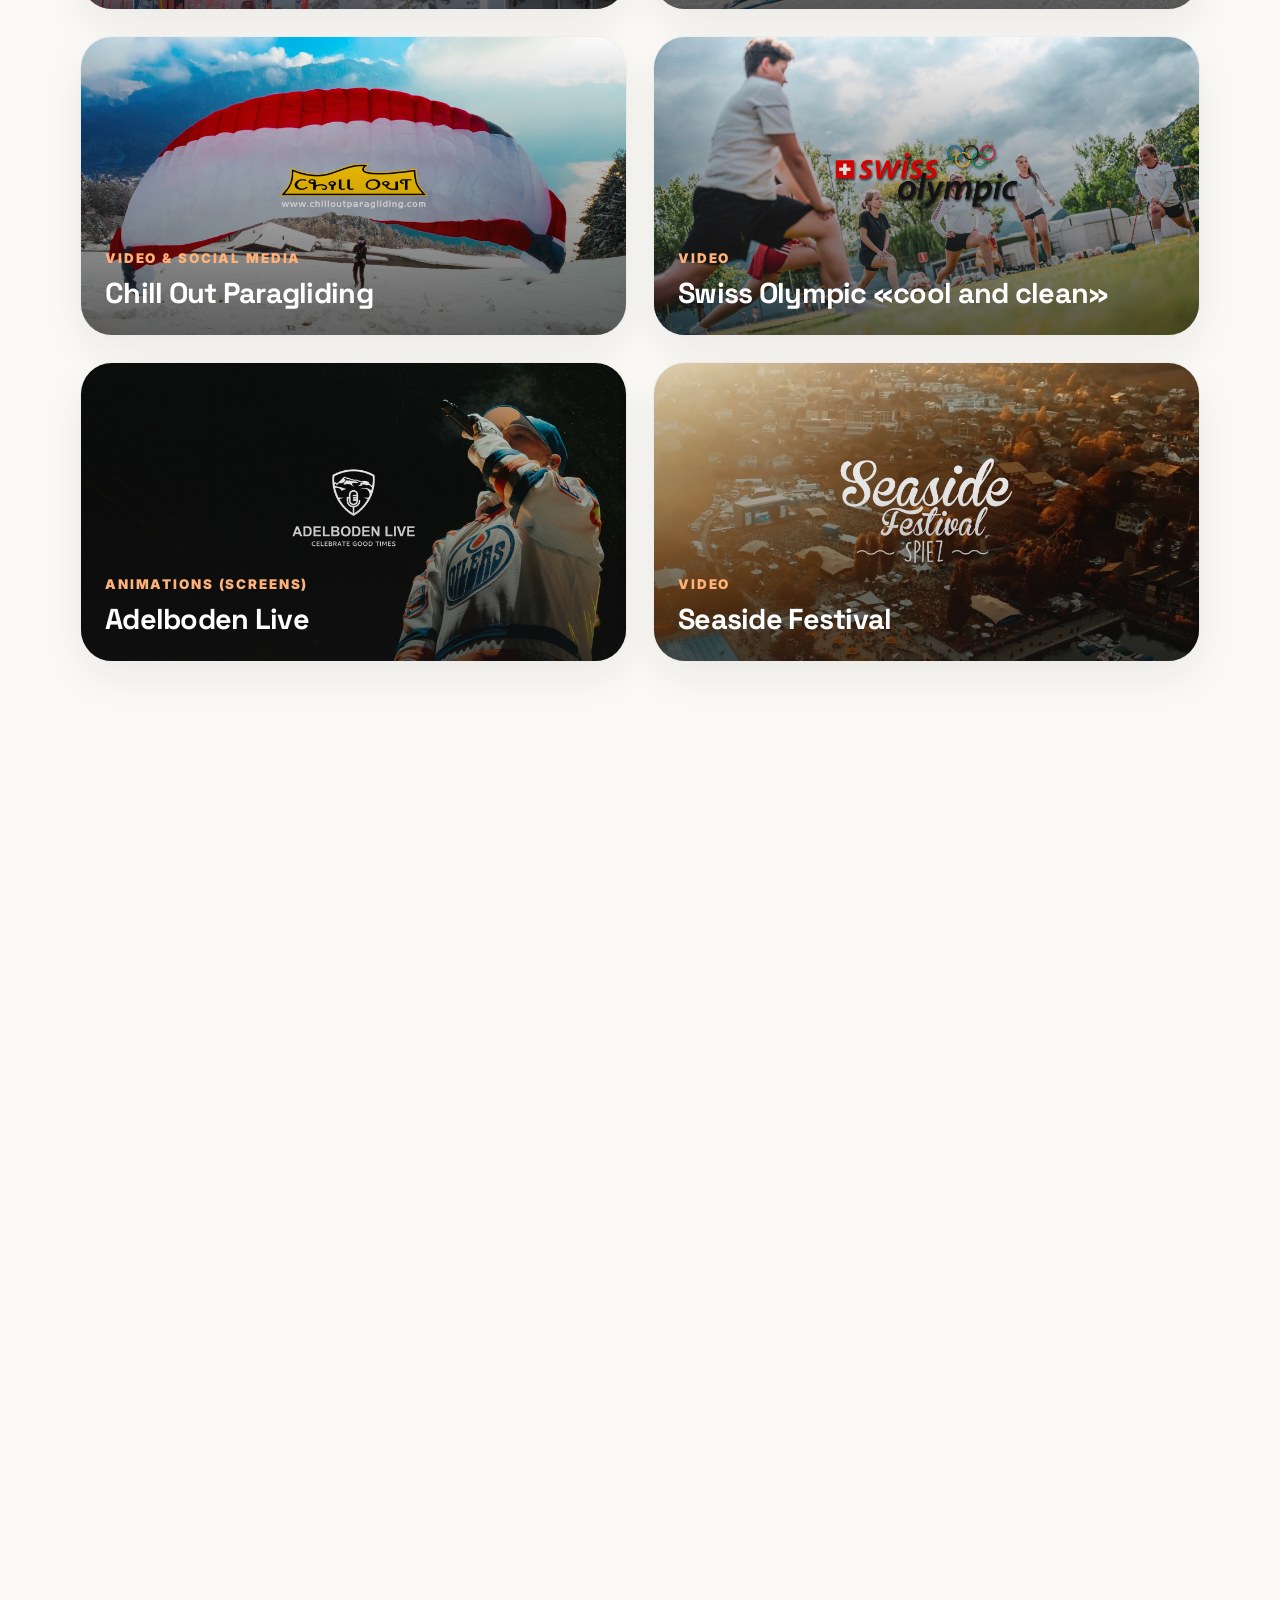
==== commit 8445c5cc: "Add preloader, scroll-to-top, contact form, LinkedIn in nav, improved favicon - Preloader with T. lo" ====
--- a/index.html
+++ b/index.html
@@ -27,6 +27,12 @@
   <link rel="stylesheet" href="style.css" />
 </head>
 <body>
+  <div id="preloader" aria-hidden="true">
+    <span class="preloader-logo">T<span>.</span></span>
+  </div>
+
+  <button id="scrollTopBtn" aria-label="Back to top" title="Back to top">↑</button>
+
   <div class="motion-bg" aria-hidden="true"></div>
 
   <main>
@@ -53,6 +59,15 @@
       <a href="#fliegen">Athlete</a>
       <a href="#sponsors">Sponsors</a>
       <a href="#contact">Contact</a>
+      <a href="https://www.linkedin.com/in/thierry-stoll/" target="_blank" rel="noopener" aria-label="LinkedIn" class="nav-icon-link">
+        <svg viewBox="0 0 24 24" fill="none" stroke="currentColor" stroke-width="1.8" stroke-linecap="round" stroke-linejoin="round" width="18" height="18" aria-hidden="true">
+          <rect x="2" y="2" width="20" height="20" rx="4"/>
+          <line x1="8" y1="11" x2="8" y2="16"/>
+          <line x1="8" y1="7.5" x2="8" y2="8.5"/>
+          <line x1="12" y1="16" x2="12" y2="11"/>
+          <path d="M12 13a2 2 0 0 1 4 0v3"/>
+        </svg>
+      </a>
       <a href="https://www.instagram.com/thierry_st0ll/" target="_blank" rel="noopener" aria-label="Instagram" class="nav-icon-link">
         <svg viewBox="0 0 24 24" fill="none" stroke="currentColor" stroke-width="1.8" stroke-linecap="round" stroke-linejoin="round" width="18" height="18" aria-hidden="true">
           <rect x="2" y="2" width="20" height="20" rx="5"/>
@@ -321,41 +336,16 @@
         <p class="eyebrow">Contact</p>
         <h2>Get in touch.</h2>
       </div>
-      <div class="contact-icons">
-
-        <a class="contact-icon-btn" href="https://www.instagram.com/thierry_st0ll/" target="_blank" rel="noopener" aria-label="Instagram">
-          <svg viewBox="0 0 24 24" fill="none" stroke="currentColor" stroke-width="1.6" stroke-linecap="round" stroke-linejoin="round" aria-hidden="true">
-            <rect x="2" y="2" width="20" height="20" rx="5" fill="none"/>
-            <circle cx="12" cy="12" r="5" fill="none"/>
-            <circle cx="17.5" cy="6.5" r="1.2" fill="currentColor" stroke="none"/>
-          </svg>
-          <span>Instagram</span>
-        </a>
-
-        <a class="contact-icon-btn" href="mailto:stollmedia.ch@gmail.com" aria-label="Send an email">
-          <svg viewBox="0 0 24 24" fill="none" stroke="currentColor" stroke-width="1.6" stroke-linecap="round" stroke-linejoin="round" aria-hidden="true">
-            <path fill="none" d="M4 4h16c1.1 0 2 .9 2 2v12c0 1.1-.9 2-2 2H4c-1.1 0-2-.9-2-2V6c0-1.1.9-2 2-2z"/>
-            <polyline points="22,6 12,13 2,6"/>
-          </svg>
-          <span>Email</span>
-        </a>
-
-        <a class="contact-icon-btn" href="https://www.linkedin.com/in/thierry-stoll/" target="_blank" rel="noopener" aria-label="LinkedIn">
-          <svg viewBox="0 0 24 24" fill="none" stroke="currentColor" stroke-width="1.6" stroke-linecap="round" stroke-linejoin="round" aria-hidden="true">
-            <rect x="2" y="2" width="20" height="20" rx="4" fill="none"/>
-            <line x1="8" y1="11" x2="8" y2="16"/>
-            <line x1="8" y1="7.5" x2="8" y2="8.5"/>
-            <line x1="12" y1="16" x2="12" y2="11"/>
-            <path d="M12 13a2 2 0 0 1 4 0v3"/>
-          </svg>
-          <span>LinkedIn</span>
-        </a>
-
-      </div>
-    </section>
-
-    <section class="section references reveal" style="padding-bottom: 120px;">
-      <a class="btn secondary contact-top-btn" href="#hero">↑ Back to top</a>
+      <form class="contact-form" name="contact" method="POST" data-netlify="true" netlify-honeypot="bot-field">
+        <input type="hidden" name="form-name" value="contact">
+        <p hidden><input name="bot-field"></p>
+        <div class="contact-form-row">
+          <input type="text" name="name" placeholder="Your name" required>
+          <input type="email" name="email" placeholder="Your email" required>
+        </div>
+        <textarea name="message" placeholder="Your message" rows="5" required></textarea>
+        <button type="submit" class="btn contact-form-btn">Send message →</button>
+      </form>
     </section>
   </main>
 
--- a/style.css
+++ b/style.css
@@ -618,9 +618,71 @@
 .primary { background: var(--orange); color: #fff; border-color: var(--orange); }
 .secondary { background: rgba(255,255,255,.72); color: var(--text); }
 
+/* ── Preloader ─────────────────────────────────── */
+#preloader {
+  position: fixed;
+  inset: 0;
+  z-index: 9999;
+  background: var(--bg);
+  display: flex;
+  align-items: center;
+  justify-content: center;
+  transition: opacity .5s ease, visibility .5s ease;
+}
+#preloader.hidden {
+  opacity: 0;
+  visibility: hidden;
+}
+.preloader-logo {
+  font-family: 'Space Grotesk', sans-serif;
+  font-size: 2.8rem;
+  font-weight: 700;
+  color: var(--text);
+  animation: preloaderPulse 1s ease-in-out infinite alternate;
+}
+.preloader-logo span {
+  color: var(--orange);
+}
+@keyframes preloaderPulse {
+  from { opacity: .3; transform: scale(.95); }
+  to   { opacity: 1;  transform: scale(1);   }
+}
+
+/* ── Scroll-to-top Button ──────────────────────── */
+#scrollTopBtn {
+  position: fixed;
+  bottom: 32px;
+  right: 32px;
+  z-index: 500;
+  width: 48px;
+  height: 48px;
+  border-radius: 50%;
+  border: 1px solid var(--line);
+  background: rgba(255,255,255,.85);
+  backdrop-filter: blur(12px);
+  box-shadow: 0 8px 24px rgba(31,27,22,.10);
+  color: var(--text);
+  font-size: 1.1rem;
+  cursor: pointer;
+  opacity: 0;
+  visibility: hidden;
+  transform: translateY(12px);
+  transition: opacity .3s ease, visibility .3s ease, transform .3s ease, background .2s ease;
+}
+#scrollTopBtn.visible {
+  opacity: 1;
+  visibility: visible;
+  transform: translateY(0);
+}
+#scrollTopBtn:hover {
+  background: var(--orange-soft);
+  border-color: rgba(255,106,0,.28);
+}
+
+/* ── Contact ───────────────────────────────────── */
 .contact {
   text-align: center;
-  padding-bottom: 80px;
+  padding-bottom: 120px;
 }
 
 /* Referenzen */
@@ -687,59 +749,54 @@
   text-decoration: underline;
 }
 
-.contact-top-btn {
-  display: block;
-  width: fit-content;
-  margin: 36px auto 0;
-}
-
-.contact-icons {
-  display: flex;
-  justify-content: center;
-  align-items: stretch;
-  gap: 24px;
-  margin-top: 36px;
-  flex-wrap: wrap;
-}
-
-.contact-icon-btn {
+.contact-form {
+  max-width: 640px;
+  margin: 40px auto 0;
   display: flex;
   flex-direction: column;
-  align-items: center;
-  justify-content: center;
-  gap: 18px;
-  width: 180px;
-  aspect-ratio: 1;
+  gap: 16px;
+  text-align: left;
+}
+.contact-form-row {
+  display: grid;
+  grid-template-columns: 1fr 1fr;
+  gap: 16px;
+}
+.contact-form input,
+.contact-form textarea {
+  width: 100%;
+  padding: 14px 18px;
   background: var(--paper);
   border: 1px solid var(--line);
-  border-radius: 32px;
-  box-shadow: 0 16px 45px rgba(31,27,22,.055);
+  border-radius: 16px;
+  font: inherit;
+  font-size: .95rem;
   color: var(--text);
-  text-decoration: none;
-  transition: transform .25s ease, border-color .25s ease, box-shadow .25s ease, color .25s ease;
-}
-.contact-icon-btn:hover {
-  transform: translateY(-6px);
-  border-color: rgba(255,106,0,.35);
-  box-shadow: 0 26px 58px rgba(31,27,22,.11);
-  color: var(--orange);
-}
-.contact-icon-btn svg {
-  width: 52px;
-  height: 52px;
-  flex-shrink: 0;
-}
-.contact-icon-btn span {
-  font-family: 'Space Grotesk', sans-serif;
-  font-size: .9rem;
-  font-weight: 700;
-  letter-spacing: .06em;
-  text-transform: uppercase;
+  outline: none;
+  transition: border-color .2s ease, box-shadow .2s ease;
+  box-sizing: border-box;
+}
+.contact-form input::placeholder,
+.contact-form textarea::placeholder {
+  color: var(--muted);
+}
+.contact-form input:focus,
+.contact-form textarea:focus {
+  border-color: rgba(255,106,0,.45);
+  box-shadow: 0 0 0 3px rgba(255,106,0,.10);
+}
+.contact-form textarea {
+  resize: vertical;
+  min-height: 140px;
+}
+.contact-form-btn {
+  align-self: flex-start;
+  margin-top: 4px;
 }
 
 @media (max-width: 560px) {
-  .contact-icon-btn { width: 140px; }
-  .contact-icon-btn svg { width: 42px; height: 42px; }
+  .contact-form-row { grid-template-columns: 1fr; }
+  .contact-form-btn { width: 100%; text-align: center; }
 }
 
 .modal { position: fixed; inset: 0; z-index: 100; display: none; }
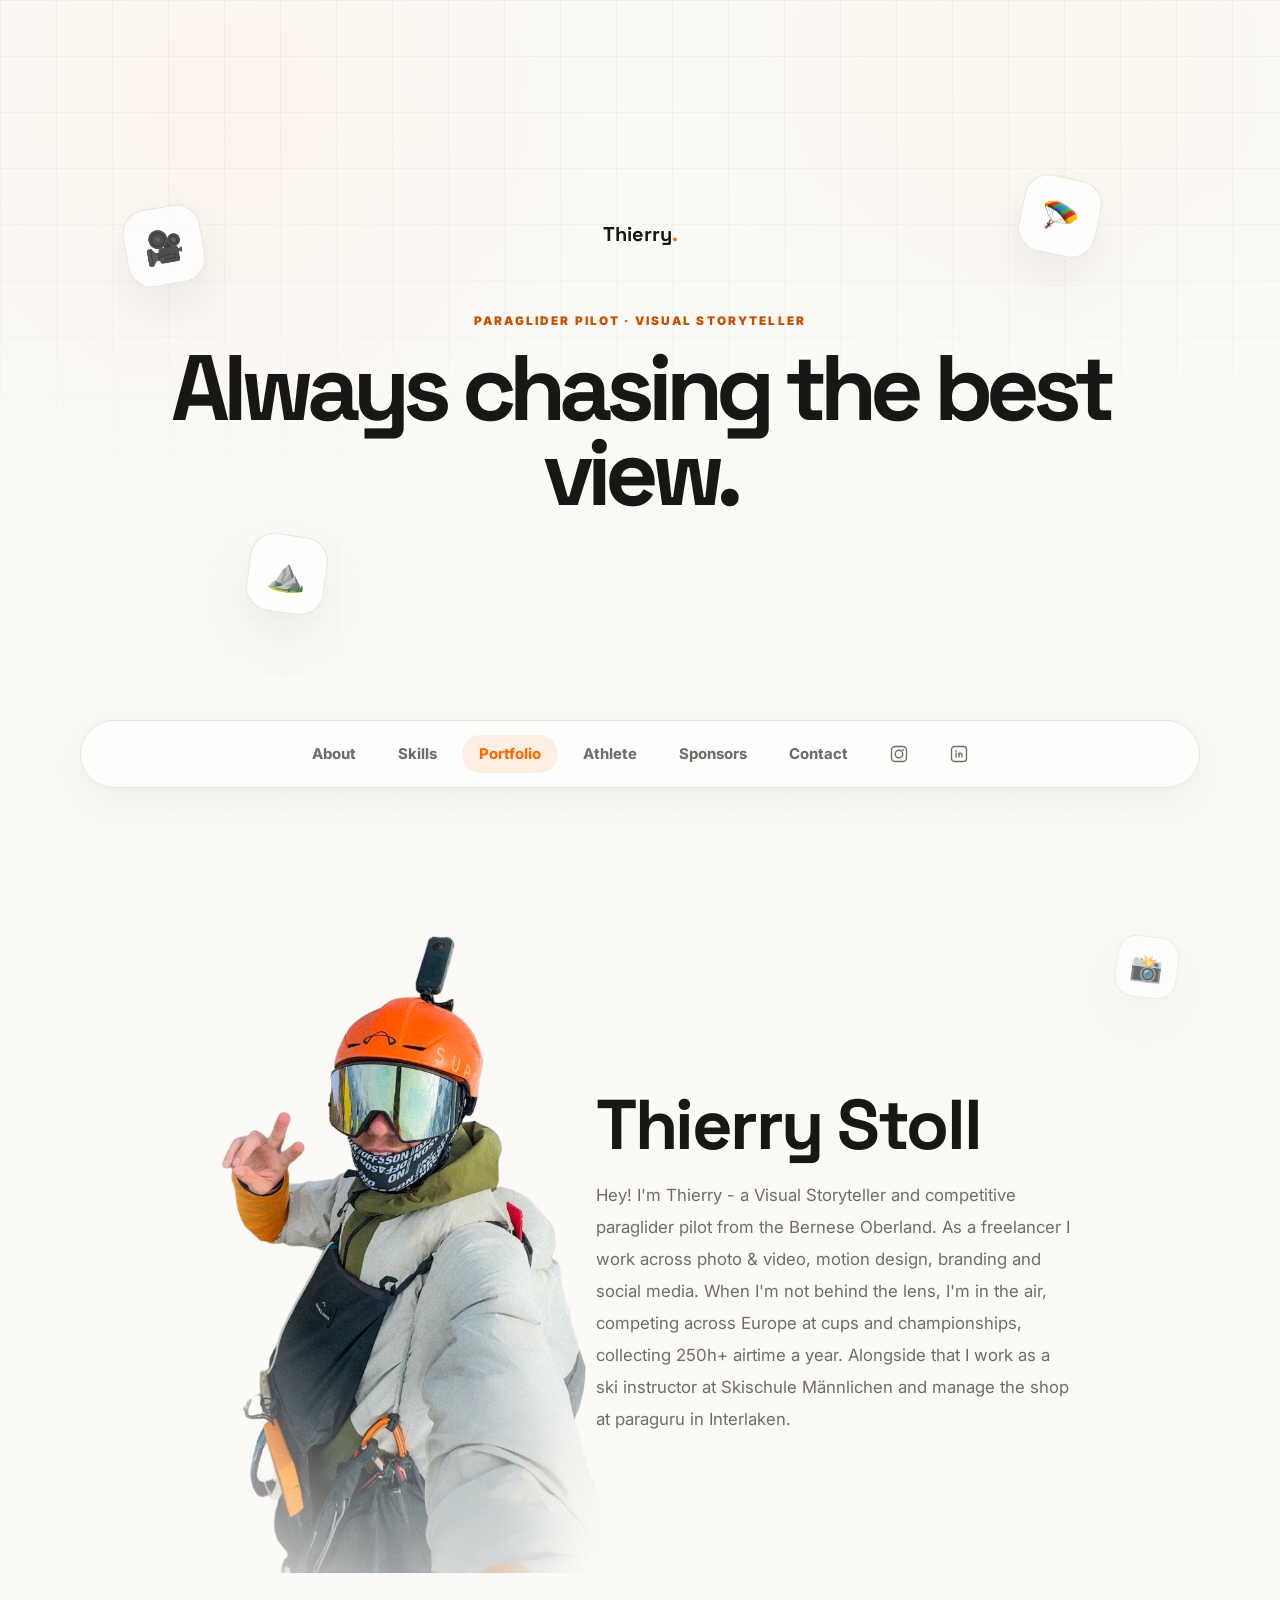
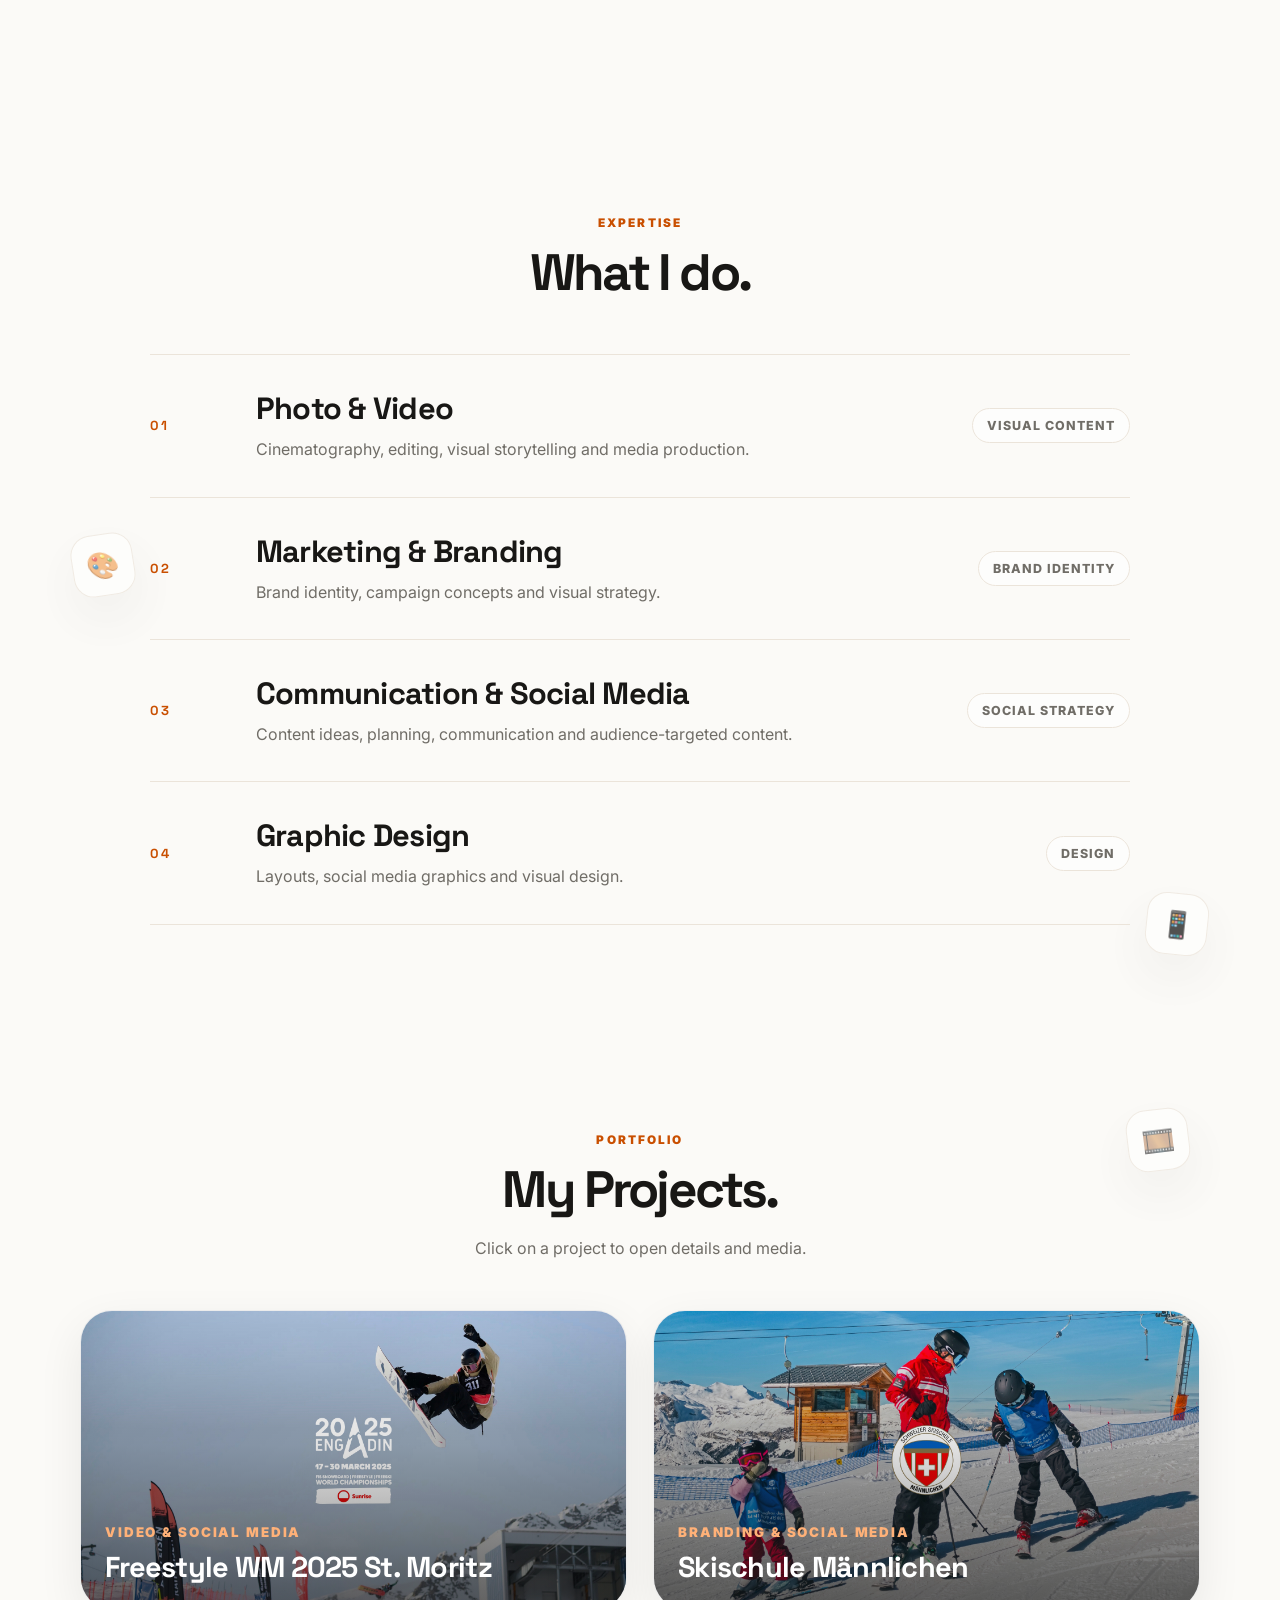
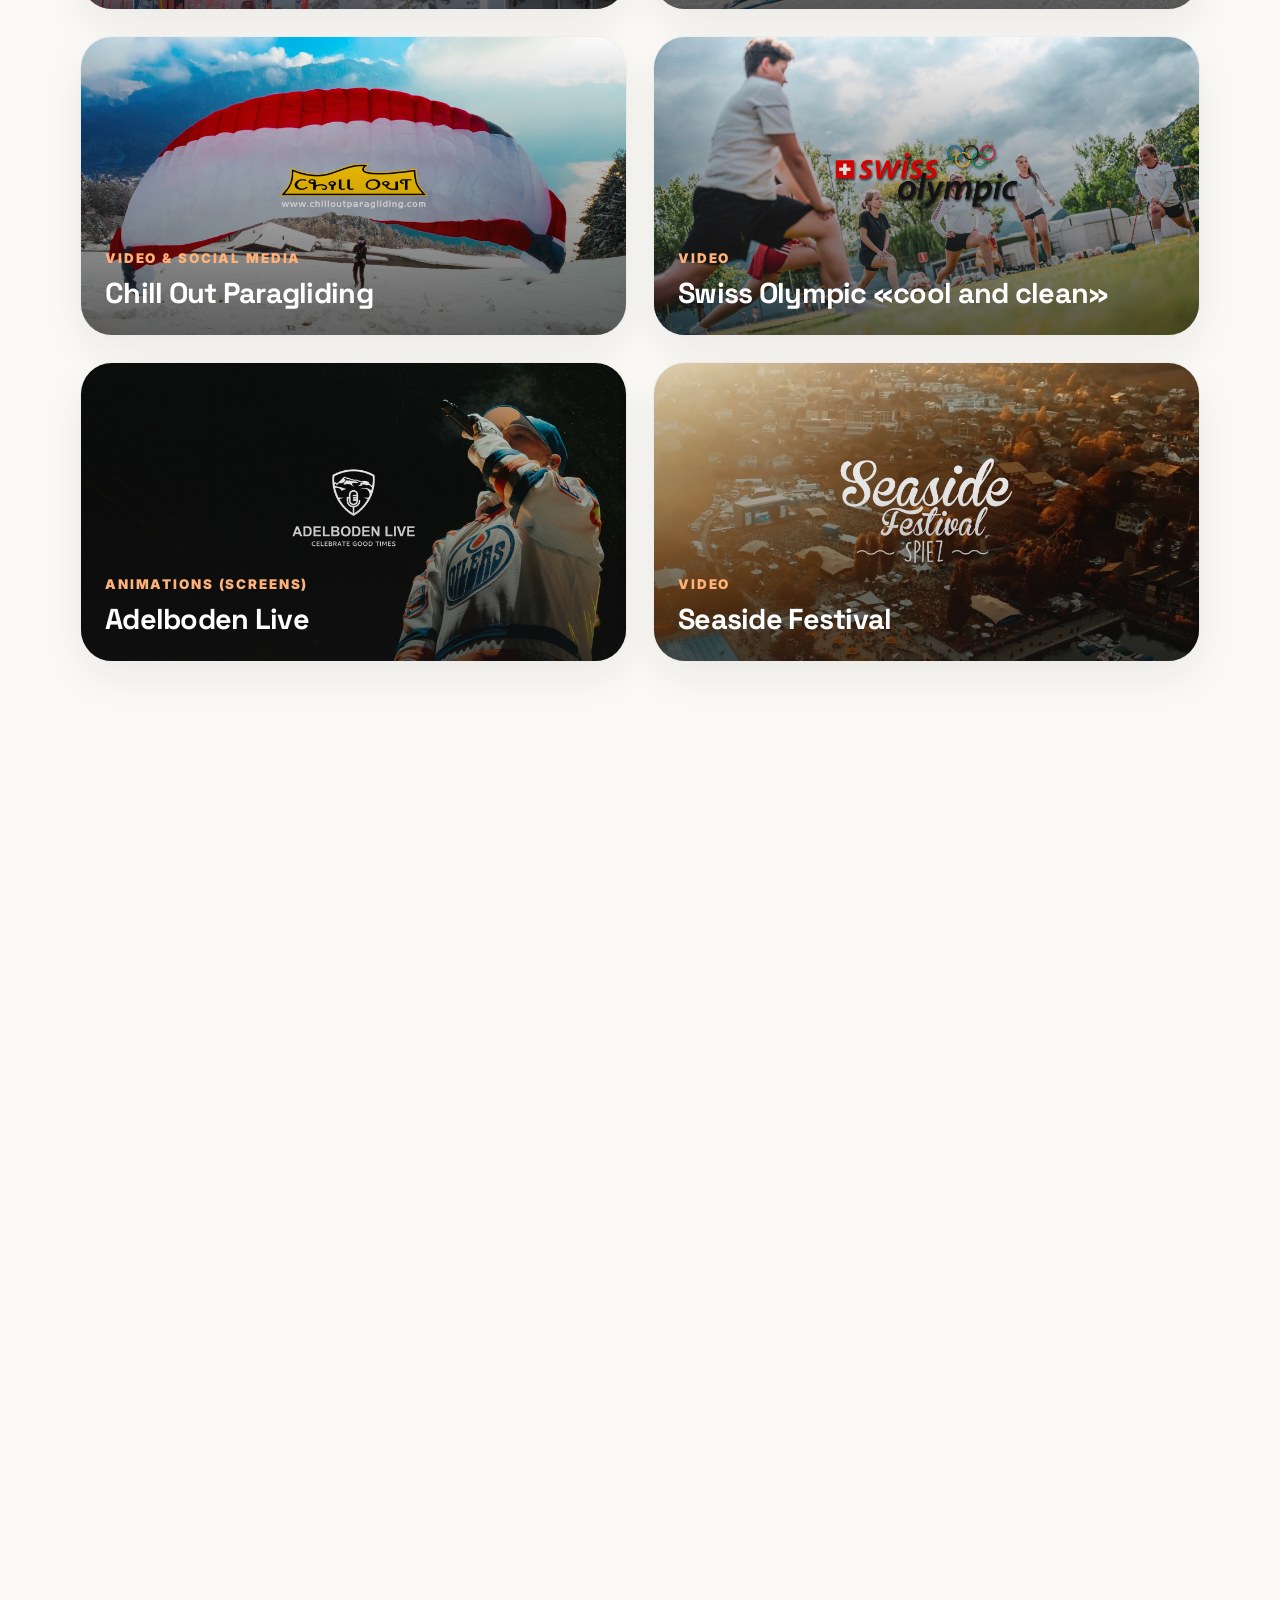
==== commit d578cff3: "Fix contact form 404, swap Instagram/LinkedIn order in nav - Form submits via AJAX to Netlify, shows" ====
--- a/index.html
+++ b/index.html
@@ -59,6 +59,13 @@
       <a href="#fliegen">Athlete</a>
       <a href="#sponsors">Sponsors</a>
       <a href="#contact">Contact</a>
+      <a href="https://www.instagram.com/thierry_st0ll/" target="_blank" rel="noopener" aria-label="Instagram" class="nav-icon-link">
+        <svg viewBox="0 0 24 24" fill="none" stroke="currentColor" stroke-width="1.8" stroke-linecap="round" stroke-linejoin="round" width="18" height="18" aria-hidden="true">
+          <rect x="2" y="2" width="20" height="20" rx="5"/>
+          <circle cx="12" cy="12" r="5"/>
+          <circle cx="17.5" cy="6.5" r="1.2" fill="currentColor" stroke="none"/>
+        </svg>
+      </a>
       <a href="https://www.linkedin.com/in/thierry-stoll/" target="_blank" rel="noopener" aria-label="LinkedIn" class="nav-icon-link">
         <svg viewBox="0 0 24 24" fill="none" stroke="currentColor" stroke-width="1.8" stroke-linecap="round" stroke-linejoin="round" width="18" height="18" aria-hidden="true">
           <rect x="2" y="2" width="20" height="20" rx="4"/>
@@ -66,13 +73,6 @@
           <line x1="8" y1="7.5" x2="8" y2="8.5"/>
           <line x1="12" y1="16" x2="12" y2="11"/>
           <path d="M12 13a2 2 0 0 1 4 0v3"/>
-        </svg>
-      </a>
-      <a href="https://www.instagram.com/thierry_st0ll/" target="_blank" rel="noopener" aria-label="Instagram" class="nav-icon-link">
-        <svg viewBox="0 0 24 24" fill="none" stroke="currentColor" stroke-width="1.8" stroke-linecap="round" stroke-linejoin="round" width="18" height="18" aria-hidden="true">
-          <rect x="2" y="2" width="20" height="20" rx="5"/>
-          <circle cx="12" cy="12" r="5"/>
-          <circle cx="17.5" cy="6.5" r="1.2" fill="currentColor" stroke="none"/>
         </svg>
       </a>
     </nav>
--- a/style.css
+++ b/style.css
@@ -792,6 +792,17 @@
 .contact-form-btn {
   align-self: flex-start;
   margin-top: 4px;
+}
+.contact-success {
+  padding: 32px;
+  background: var(--orange-soft);
+  border: 1px solid rgba(255,106,0,.2);
+  border-radius: 20px;
+  text-align: center;
+}
+.contact-success p:last-child {
+  color: var(--muted);
+  margin: 8px 0 0;
 }
 
 @media (max-width: 560px) {
